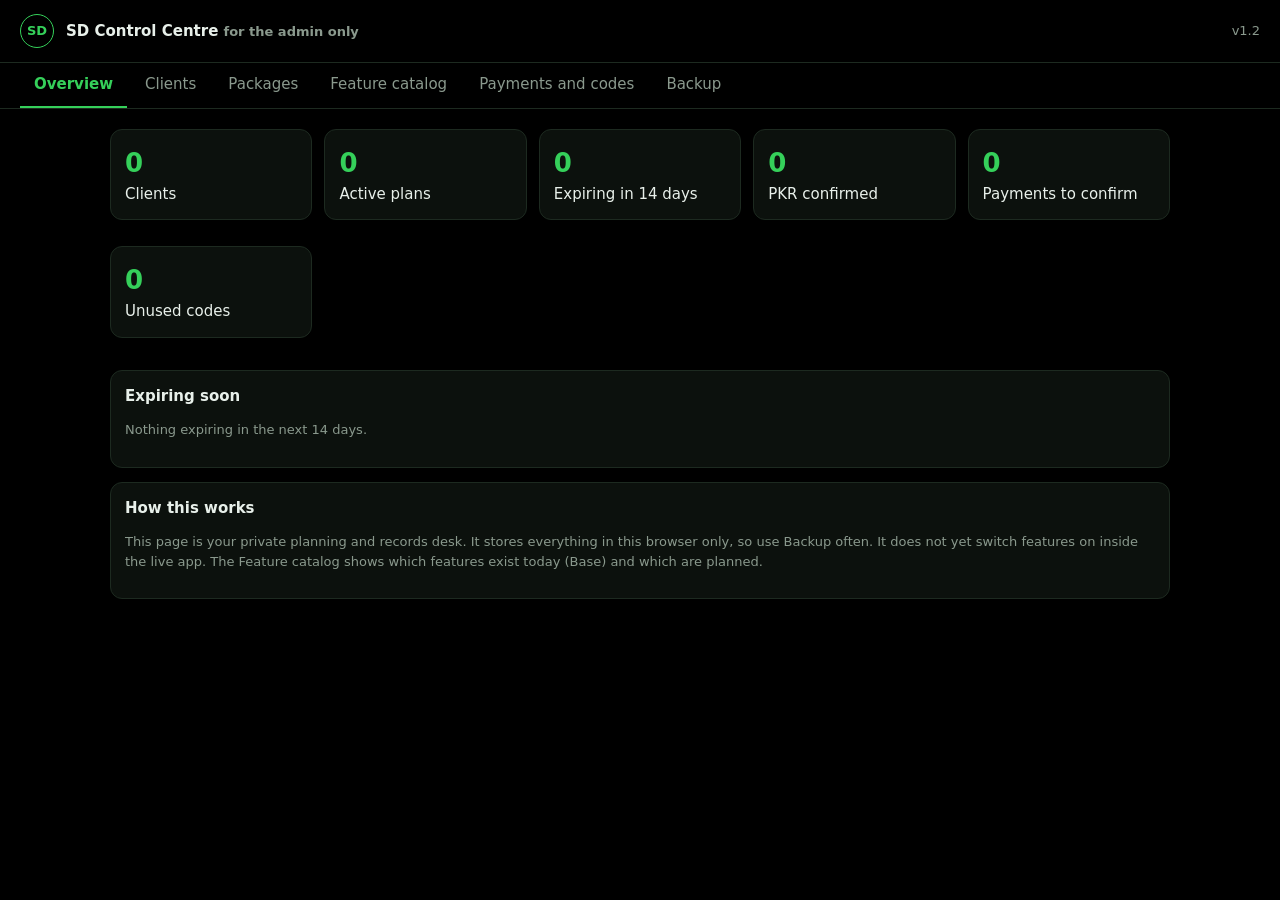
==== apps/web/public/control/index.html @ 139bc575 "Add files via upload" ====
<!DOCTYPE html>
<html lang="en"><head><meta charset="utf-8"><meta name="viewport" content="width=device-width,initial-scale=1">
<meta name="robots" content="noindex,nofollow"><title>SD Control Centre</title>
<style>
:root{--bg:#000;--p:#0c110d;--l:#1d2a20;--t:#e8f0ea;--m:#8a998d;--g:#35d05a;--r:#ff6b5e;--w:#e8b04a;color-scheme:dark}
*{box-sizing:border-box}body{margin:0;background:var(--bg);color:var(--t);font:15px/1.5 Inter,"Segoe UI",system-ui,sans-serif}
button,input,select,textarea{font:inherit;color:inherit}button{cursor:pointer}:focus-visible{outline:2px solid var(--g);outline-offset:2px}
header{display:flex;align-items:center;gap:12px;padding:14px 20px;border-bottom:1px solid var(--l);flex-wrap:wrap}
.lg{width:34px;height:34px;border:1.5px solid var(--g);border-radius:50%;color:var(--g);display:grid;place-items:center;font-weight:800;font-size:13px}
header b{flex:1}nav{display:flex;gap:4px;padding:0 20px;border-bottom:1px solid var(--l);overflow-x:auto}
.tab{background:none;border:0;padding:10px 14px;color:var(--m);border-bottom:2px solid transparent;white-space:nowrap}.tab.on{color:var(--g);border-color:var(--g);font-weight:700}
main{padding:20px;max-width:1100px;margin:auto}
.btn{background:var(--g);color:#000;border:0;border-radius:8px;padding:8px 14px;font-weight:700}.btn.s{background:none;color:var(--t);border:1px solid var(--l)}.x{background:none;border:0;color:var(--r)}
.grid{display:grid;grid-template-columns:repeat(auto-fit,minmax(170px,1fr));gap:12px;margin-bottom:18px}
.box{background:var(--p);border:1px solid var(--l);border-radius:12px;padding:14px;margin-bottom:14px}.box strong{display:block;font-size:26px;color:var(--g)}
table{width:100%;border-collapse:collapse}th,td{padding:9px 10px;text-align:left;border-bottom:1px solid var(--l);font-size:14px}th{color:var(--m);font-weight:600}
.w{overflow-x:auto}.row{display:flex;gap:10px;align-items:center;flex-wrap:wrap;margin-bottom:12px}.row h2{margin:0;flex:1;font-size:19px}
input,select,textarea{background:var(--bg);border:1px solid var(--l);border-radius:8px;padding:7px 10px;width:100%}label{display:block;font-size:13px;color:var(--m);margin:9px 0 3px}
dialog{background:var(--p);color:var(--t);border:1px solid var(--l);border-radius:14px;padding:18px;width:min(560px,94vw);max-height:90vh}dialog::backdrop{background:#000a}
.two{display:grid;grid-template-columns:1fr 1fr;gap:10px}.tag{border:1px solid var(--g);color:var(--g);border-radius:99px;padding:1px 9px;font-size:12px}.tag.w2{border-color:var(--w);color:var(--w)}.tag.r{border-color:var(--r);color:var(--r)}
.fl{columns:2;column-gap:20px}.fl label{display:flex;gap:8px;align-items:flex-start;color:var(--t);margin:3px 0;font-size:14px}.fl input{width:auto;margin-top:4px}.cat{font-weight:700;color:var(--g);margin:12px 0 4px;break-after:avoid}
.m{color:var(--m);font-size:13px}.empty{color:var(--m);padding:16px;text-align:center}.code{font-family:ui-monospace,Consolas,monospace;color:var(--g)}
@media(max-width:640px){.fl{columns:1}.two{grid-template-columns:1fr}}
</style></head><body>
<header><div class="lg">SD</div><b>SD Control Centre <span class="m">for the admin only</span></b><span class="m">v1.2</span></header>
<nav id="nav"></nav><main id="main"></main><dialog id="d"></dialog>
<script>
// Feature catalog. Format: Name:tier+flag. tier 0=admin only,1=Package A and up,2=B and up,3=C only. k = Kaneo already has a base.
const CAT={
"Admin control":"Package builder:0,Per-client feature switches:0,Client directory:0,Redeem codes:0,Payment log:0,Expiry reminders:0k,Auto-lock expired plans:0,Admin activity log:0k,View as client:0,Admin dashboard:0",
"Organisation":"Organisation > unit > department tree:2,Role templates:1k,Group head and unit head access:3k,Cross-unit dashboard:3,Send task to another unit:3,One login for many units:3k,Shift and attendance:2,Worker simple mode:1",
"Industry packs":"Template picker at sign-up:1,Textile pack:1,Retail and store pack:1,Salon and barber pack:1,Restaurant and bakery pack:1,Construction and plaza pack:2,Clinic and pharmacy pack:2,School and academy pack:2,Workshop and engineering pack:2,Agriculture and ginning pack:2",
"Operations":"Inventory with low-stock alerts:2,Suppliers and purchase orders:2,Customers and dues:2,Quotes and invoices:2,Expenses and petty cash:2,Daily sales closing:2,Appointments and booking:2,Maintenance tickets:1k,Checklist engine:1,Order batch and lot tracking:2,Payroll with EOBI and PESSI tracker:3,Document store with expiry dates:1k",
"AI assistant":"Chat assistant over your data:3,Voice commands (Urdu and Roman Urdu):3,Action commands (send this task to Ali):3k,Photo help for workers:3,Step-by-step instruction cards:3,Training videos from procedures:3,Daily summary for the owner:3,Pending work by person:3,Admin setup AI:0,AI provider manager:0",
"Platform":"WhatsApp alerts:3,Urdu with right-to-left layout:2,Offline mode:3,QR codes for machines and shelves:2,White-label per client:3",
"Money":"Daily cash book:2,Udhaar and khata ledger:2,Post-dated cheque tracker:2,Receivables ageing:2,Payables calendar:2,Profit per order or product:3,Tax and NTN reminders:2,Salary advance tracker:2",
"Retail extras":"Barcode scan:2,Expiry date tracking:2,Branch stock transfer:3,Loyalty points:3,Discount vouchers:3,Cashier shift handover:2,Price change to all branches:3,Customer feedback by QR:2",
"Factory extras":"Machine downtime log:2,Target versus actual per shift:2,Scrap and waste tracking:2,Commission job-work tracking:2,Buyer order deadline countdown:2,Sample approval rounds:2,Gate pass in and out:2,Piece-rate labour records:2",
"Construction extras":"Site progress photos:1,Material request approvals:2,Contractor payment milestones:2,Tenant rent reminders:2,Plaza maintenance tickets:1,Snag and defect list:2",
"Services extras":"Salon staff schedule:2,Membership and session packages:2,Staff commission:2,Clinic patient queue:2,School attendance and fees:2,Tailor orders and measurements:2,Workshop job cards:2",
"AI extras":"Explain reports in simple Urdu:3,Photo of bill to entry:3,Voice note to task:3,Delay-risk alerts:3,Morning plan:3,SOP writer:3,AI budget per client:0",
"Platform extras":"Push notifications:2,PIN quick login:1,Shared-phone mode for workers:2,Export all data:1,Nightly backup to Google Drive:0,Help videos:1,Sandbox practice mode:1,Referral codes:0,Reseller accounts:0,Trial codes:0,Changelog popup:1"};
const F=[];Object.entries(CAT).forEach(([c,s])=>s.split(/,(?=[^,]*:\d)/).forEach(x=>{const m=x.match(/^(.*):(\d)(k?)$/);F.push({n:m[1].trim(),c,t:+m[2],k:!!m[3]})}));
const $=s=>document.querySelector(s),esc=s=>String(s??"").replace(/[&<>"]/g,c=>({"&":"&amp;","<":"&lt;",">":"&gt;",'"':"&quot;"}[c])),uid=()=>Math.random().toString(36).slice(2,9),today=()=>new Date().toISOString().slice(0,10);
const pk=(lv)=>F.map((f,i)=>f.t>0&&f.t<=lv?i:-1).filter(i=>i>=0);
const DEF={pkgs:[{id:"A",name:"Basic",price:"",users:5,feat:pk(1)},{id:"B",name:"Business",price:"",users:25,feat:pk(2)},{id:"C",name:"Group",price:"",users:999,feat:pk(3)}],clients:[],pays:[],codes:[]};
let S;try{S=JSON.parse(localStorage.getItem("sdcc"))||DEF}catch(e){S=DEF}
const save=()=>{try{localStorage.setItem("sdcc",JSON.stringify(S))}catch(e){}};
let tab="over";const TABS={over:"Overview",cl:"Clients",pk:"Packages",ft:"Feature catalog",pay:"Payments and codes",bk:"Backup"};
const P=id=>S.pkgs.find(p=>p.id===id);
const eff=c=>{const b=new Set((P(c.pkg)||{feat:[]}).feat);(c.add||[]).forEach(i=>b.add(i));(c.rem||[]).forEach(i=>b.delete(i));return b};
const cn=id=>(S.clients.find(c=>c.id===id)||{name:"(none)"}).name;
const live=c=>c.expiry&&c.expiry>=today();
function dlg(h,ok,wide){const d=$("#d");d.innerHTML="<form method=dialog>"+h+'<div class="row" style="margin-top:14px"><button class="btn s" value=c>Cancel</button><button class="btn" value=ok>Save</button></div></form>';d.querySelector("form").onsubmit=e=>{if(e.submitter&&e.submitter.value=="ok")ok()};d.showModal()}
const fld=(k,l,v,t)=>`<label for=${k}>${l}</label><input id=${k} type=${t||"text"} value="${esc(v)}">`;
const sel=(k,l,o,v)=>`<label for=${k}>${l}</label><select id=${k}>${o.map(([a,b])=>`<option value="${esc(a)}" ${a==v?"selected":""}>${esc(b)}</option>`).join("")}</select>`;
const g=k=>$("#"+k).value;
function over(){const act=S.clients.filter(live),soon=act.filter(c=>c.expiry<=new Date(Date.now()+14*864e5).toISOString().slice(0,10)),rev=S.pays.filter(p=>p.ok).reduce((a,p)=>a+(+p.amt||0),0);
return `<div class=grid><div class=box><strong>${S.clients.length}</strong>Clients</div><div class=box><strong>${act.length}</strong>Active plans</div><div class=box><strong>${soon.length}</strong>Expiring in 14 days</div><div class=box><strong>${rev.toLocaleString()}</strong>PKR confirmed</div><div class=box><strong>${S.pays.filter(p=>!p.ok).length}</strong>Payments to confirm</div><div class=box><strong>${S.codes.filter(c=>!c.used).length}</strong>Unused codes</div></div>
<div class=box><b>Expiring soon</b>${soon.map(c=>`<p>${esc(c.name)} <span class=m>${esc(c.phone||"")} until ${c.expiry}</span></p>`).join("")||'<p class=m>Nothing expiring in the next 14 days.</p>'}</div>
<div class=box><b>How this works</b><p class=m>This page is your private planning and records desk. It stores everything in this browser only, so use Backup often. It does not yet switch features on inside the live app. The Feature catalog shows which features exist today (Base) and which are planned.</p></div>`}
function clForm(c){const n=!c;c=c||{id:uid(),name:"",owner:"",phone:"",city:"Faisalabad",industry:"",pkg:"A",expiry:"",ai:"",notes:"",add:[],rem:[]};
dlg(`<h2 style=margin-top:0>${n?"New":"Edit"} client</h2>`+fld("n","Business name",c.name)+`<div class=two>${fld("o","Owner",c.owner)}${fld("ph","Phone",c.phone)}${fld("ci","City",c.city)}${fld("in","Industry",c.industry)}${sel("pg","Package",S.pkgs.map(p=>[p.id,p.id+" "+p.name]),c.pkg)}${fld("ex","Plan ends",c.expiry,"date")}</div>${fld("ai","AI budget (requests per month)",c.ai,"number")}<label for=nt>Notes</label><textarea id=nt rows=2>${esc(c.notes)}</textarea><div class=cat>Features for this client (ticked = on)</div><div class=fl id=ff></div>`,()=>{
if(!g("n").trim())return;const pf=new Set(P(g("pg")).feat),add=[],rem=[];document.querySelectorAll("#ff input").forEach(i=>{const k=+i.dataset.i;if(i.checked&&!pf.has(k))add.push(k);if(!i.checked&&pf.has(k))rem.push(k)});
Object.assign(c,{name:g("n").trim(),owner:g("o"),phone:g("ph"),city:g("ci"),industry:g("in"),pkg:g("pg"),expiry:g("ex"),ai:g("ai"),notes:g("nt"),add,rem});if(n)S.clients.push(c);save();render()});
const e=eff(c);let last="";$("#ff").innerHTML=F.map((f,i)=>{let h=f.c!=last?`<div class=cat>${esc(f.c)}</div>`:"";last=f.c;return h+`<label><input type=checkbox data-i=${i} ${e.has(i)?"checked":""} ${f.t==0?"disabled":""}>${esc(f.n)}</label>`}).join("");
$("#pg").onchange=()=>{const pf=new Set(P(g("pg")).feat);document.querySelectorAll("#ff input").forEach(i=>i.checked=pf.has(+i.dataset.i))}}
function cl(){return `<div class=row><h2>Clients</h2><button class=btn id=ac>Add client</button></div>`+(S.clients.length?`<div class=w><table><tr><th>Business</th><th>Industry</th><th>Package</th><th>Features</th><th>Plan ends</th><th></th></tr>${S.clients.map(c=>`<tr><td><a href=# data-ec=${c.id} style=color:var(--t)>${esc(c.name)}</a><div class=m>${esc(c.owner)} ${esc(c.phone)}</div></td><td>${esc(c.industry)}</td><td>${c.pkg}</td><td>${eff(c).size}</td><td><span class="tag ${live(c)?"":"r"}">${c.expiry||"not set"}</span></td><td><button class=x data-dc=${c.id}>Delete</button></td></tr>`).join("")}</table></div>`:'<div class=empty>No clients yet. Add the first one after you confirm a payment.</div>')}
function pkg(){return `<div class=row><h2>Packages</h2></div><p class=m>Tick what each package includes. Changes affect clients who have no personal override for that feature.</p>`+S.pkgs.map((p,pi)=>`<div class=box><div class=two><div><label>Name</label><input data-pn=${pi} value="${esc(p.name)}"></div><div><label>Price (PKR per month)</label><input data-pp=${pi} type=number value="${esc(p.price)}"></div></div><div class=cat>Package ${p.id} includes ${p.feat.length} features</div><div class=fl>${F.map((f,i)=>f.t==0?"":`<label><input type=checkbox data-pf="${pi}:${i}" ${p.feat.includes(i)?"checked":""}>${esc(f.n)}</label>`).join("")}</div></div>`).join("")}
function ft(){let last="";return `<div class=row><h2>Feature catalog: ${F.length} features</h2></div><p class=m>Base = Kaneo already has a starting point. Planned = not built yet. Admin only = you control it and clients never see it.</p><div class=w><table><tr><th>Feature</th><th>Status</th><th>From package</th></tr>${F.map(f=>{let h=f.c!=last?`<tr><td colspan=3 class=cat>${esc(f.c)}</td></tr>`:"";last=f.c;return h+`<tr><td>${esc(f.n)}</td><td><span class="tag ${f.k?"":"w2"}">${f.k?"Base":"Planned"}</span></td><td>${f.t==0?"Admin only":"ABC"[f.t-1]}</td></tr>`}).join("")}</table></div>`}
function pay(){return `<div class=row><h2>Payments</h2><button class=btn id=ap>Log payment</button></div>`+(S.pays.length?`<div class=w><table><tr><th>Date</th><th>Client</th><th>PKR</th><th>Method</th><th>Reference</th><th>Status</th><th></th></tr>${S.pays.map(p=>`<tr><td>${p.d}</td><td>${esc(cn(p.cl))}</td><td>${esc(p.amt)}</td><td>${esc(p.m)}</td><td>${esc(p.ref)}</td><td><button class="tag ${p.ok?"":"w2"}" data-tp=${p.id}>${p.ok?"Confirmed":"Confirm"}</button></td><td><button class=x data-dp=${p.id}>Delete</button></td></tr>`).join("")}</table></div>`:'<div class=empty>No payments logged.</div>')+`<div class=row style=margin-top:22px><h2>Redeem codes</h2><button class=btn id=ak>Create code</button></div>`+(S.codes.length?`<div class=w><table><tr><th>Code</th><th>Package</th><th>Days</th><th>Status</th><th></th></tr>${S.codes.map(c=>`<tr><td class=code>${c.code}</td><td>${c.pkg}</td><td>${c.days}</td><td><button class=tag data-uc=${c.id}>${c.used?"Used":"Unused"}</button></td><td><button class=x data-dk=${c.id}>Delete</button></td></tr>`).join("")}</table></div>`:'<div class=empty>Create a code after you confirm a payment, then send it on WhatsApp.</div>')}
function bk(){return `<div class=row><h2>Backup</h2></div><div class=box><p>Everything here lives in this browser only. Download a backup file after every change session and keep it in Google Drive.</p><button class=btn id=ex>Download backup</button> <label class="btn s" style="display:inline-block;margin:0">Restore from file<input type=file id=im accept=.json hidden></label></div>`}
const V={over,cl,pk:pkg,ft,pay,bk:bk};
function render(){$("#nav").innerHTML=Object.entries(TABS).map(([k,v])=>`<button class="tab ${k==tab?"on":""}" data-t=${k}>${v}</button>`).join("");$("#main").innerHTML=V[tab]()}
document.addEventListener("click",e=>{const T=e.target,a=k=>T.closest("["+k+"]");let el;
if(el=a("data-t"))tab=el.dataset.t;else if(T.id=="ac")return clForm();else if(el=a("data-ec")){e.preventDefault();return clForm(S.clients.find(c=>c.id==el.dataset.ec))}
else if(el=a("data-dc")){if(confirm("Delete this client?"))S.clients=S.clients.filter(c=>c.id!=el.dataset.dc);else return}
else if(T.id=="ap")return dlg("<h2 style=margin-top:0>Log payment</h2>"+sel("pc","Client",S.clients.map(c=>[c.id,c.name]))+`<div class=two>${fld("pa","Amount (PKR)","","number")}${sel("pm","Method",["JazzCash","EasyPaisa","Bank transfer","Cash"].map(x=>[x,x]))}</div>`+fld("pr","Reference or note",""),()=>{S.pays.unshift({id:uid(),d:today(),cl:g("pc"),amt:g("pa"),m:g("pm"),ref:g("pr"),ok:false});save();render()});
else if(el=a("data-tp")){const p=S.pays.find(x=>x.id==el.dataset.tp);p.ok=!p.ok}else if(el=a("data-dp")){S.pays=S.pays.filter(x=>x.id!=el.dataset.dp)}
else if(T.id=="ak")return dlg("<h2 style=margin-top:0>Create code</h2>"+sel("kp","Package",S.pkgs.map(p=>[p.id,p.id+" "+p.name]))+fld("kd","Days of access","30","number"),()=>{const r=()=>Math.random().toString(36).slice(2,6).toUpperCase();S.codes.unshift({id:uid(),code:`SD-${r()}-${r()}`,pkg:g("kp"),days:g("kd"),used:false});save();render()});
else if(el=a("data-uc")){const c=S.codes.find(x=>x.id==el.dataset.uc);c.used=!c.used}else if(el=a("data-dk")){S.codes=S.codes.filter(x=>x.id!=el.dataset.dk)}
else if(T.id=="ex"){const l=document.createElement("a");l.href="data:application/json;charset=utf-8,"+encodeURIComponent(JSON.stringify(S));l.download="sd-control-backup-"+today()+".json";l.click();return}else return;save();render()});
document.addEventListener("change",e=>{const T=e.target;let m;
if(T.dataset.pn!=null)S.pkgs[T.dataset.pn].name=T.value;else if(T.dataset.pp!=null)S.pkgs[T.dataset.pp].price=T.value;
else if(T.dataset.pf){m=T.dataset.pf.split(":");const p=S.pkgs[m[0]],i=+m[1];p.feat=T.checked?[...new Set([...p.feat,i])]:p.feat.filter(x=>x!=i);save();return render()}
else if(T.id=="im"&&T.files[0]){const r=new FileReader();r.onload=()=>{try{const d=JSON.parse(r.result);if(d.pkgs&&d.clients){S=d;save();render()}else alert("This file is not an SD backup.")}catch(x){alert("This file could not be read.")}};r.readAsText(T.files[0]);return}else return;save()});
render();
</script></body></html>
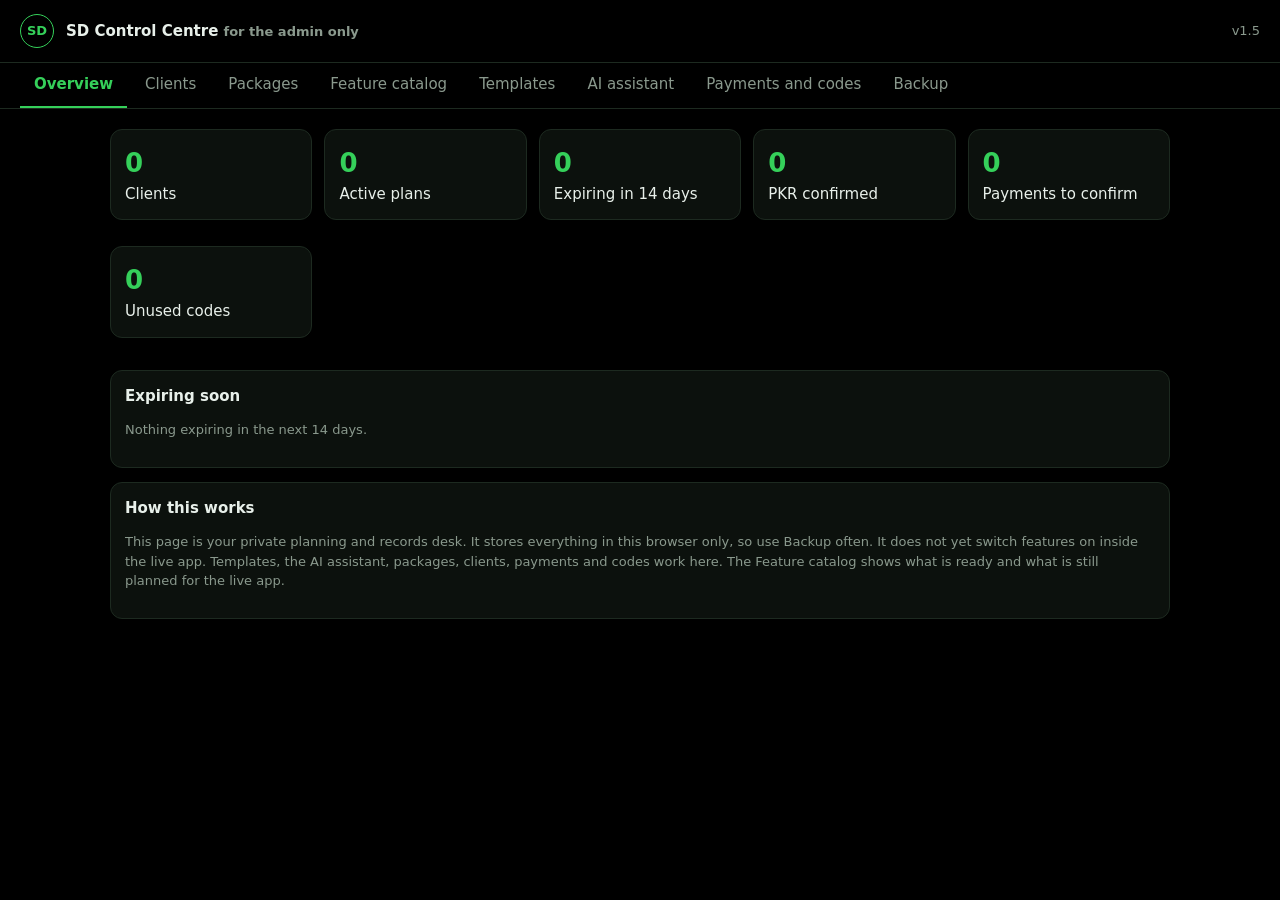
==== commit f6f0de08: "Add files via upload" ====
--- a/apps/web/public/control/index.html
+++ b/apps/web/public/control/index.html
@@ -1,6 +1,6 @@
 <!DOCTYPE html>
 <html lang="en"><head><meta charset="utf-8"><meta name="viewport" content="width=device-width,initial-scale=1">
-<meta name="robots" content="noindex,nofollow"><title>SD Control Centre</title>
+<meta name="robots" content="noindex,nofollow"><title>SD Control Centre v1.5</title>
 <style>
 :root{--bg:#000;--p:#0c110d;--l:#1d2a20;--t:#e8f0ea;--m:#8a998d;--g:#35d05a;--r:#ff6b5e;--w:#e8b04a;color-scheme:dark}
 *{box-sizing:border-box}body{margin:0;background:var(--bg);color:var(--t);font:15px/1.5 Inter,"Segoe UI",system-ui,sans-serif}
@@ -22,16 +22,16 @@
 .m{color:var(--m);font-size:13px}.empty{color:var(--m);padding:16px;text-align:center}.code{font-family:ui-monospace,Consolas,monospace;color:var(--g)}
 @media(max-width:640px){.fl{columns:1}.two{grid-template-columns:1fr}}
 </style></head><body>
-<header><div class="lg">SD</div><b>SD Control Centre <span class="m">for the admin only</span></b><span class="m">v1.2</span></header>
+<header><div class="lg">SD</div><b>SD Control Centre <span class="m">for the admin only</span></b><span class="m">v1.5</span></header>
 <nav id="nav"></nav><main id="main"></main><dialog id="d"></dialog>
 <script>
 // Feature catalog. Format: Name:tier+flag. tier 0=admin only,1=Package A and up,2=B and up,3=C only. k = Kaneo already has a base.
 const CAT={
-"Admin control":"Package builder:0,Per-client feature switches:0,Client directory:0,Redeem codes:0,Payment log:0,Expiry reminders:0k,Auto-lock expired plans:0,Admin activity log:0k,View as client:0,Admin dashboard:0",
+"Admin control":"Package builder:0w,Per-client feature switches:0w,Client directory:0w,Redeem codes:0w,Payment log:0w,Expiry reminders:0k,Auto-lock expired plans:0,Admin activity log:0k,View as client:0,Admin dashboard:0w",
 "Organisation":"Organisation > unit > department tree:2,Role templates:1k,Group head and unit head access:3k,Cross-unit dashboard:3,Send task to another unit:3,One login for many units:3k,Shift and attendance:2,Worker simple mode:1",
-"Industry packs":"Template picker at sign-up:1,Textile pack:1,Retail and store pack:1,Salon and barber pack:1,Restaurant and bakery pack:1,Construction and plaza pack:2,Clinic and pharmacy pack:2,School and academy pack:2,Workshop and engineering pack:2,Agriculture and ginning pack:2",
-"Operations":"Inventory with low-stock alerts:2,Suppliers and purchase orders:2,Customers and dues:2,Quotes and invoices:2,Expenses and petty cash:2,Daily sales closing:2,Appointments and booking:2,Maintenance tickets:1k,Checklist engine:1,Order batch and lot tracking:2,Payroll with EOBI and PESSI tracker:3,Document store with expiry dates:1k",
-"AI assistant":"Chat assistant over your data:3,Voice commands (Urdu and Roman Urdu):3,Action commands (send this task to Ali):3k,Photo help for workers:3,Step-by-step instruction cards:3,Training videos from procedures:3,Daily summary for the owner:3,Pending work by person:3,Admin setup AI:0,AI provider manager:0",
+"Industry packs":"Template picker at sign-up:1w,Textile pack:1w,Retail and store pack:1w,Salon and barber pack:1w,Restaurant and bakery pack:1w,Construction and plaza pack:2w,Clinic and pharmacy pack:2w,School and academy pack:2w,Workshop and engineering pack:2w,Agriculture and ginning pack:2w",
+"Operations":"Inventory with low-stock alerts:2,Suppliers and purchase orders:2,Customers and dues:2,Quotes and invoices:2,Expenses and petty cash:2,Daily sales closing:2,Appointments and booking:2,Maintenance tickets:1k,Checklist engine:1w,Order batch and lot tracking:2,Payroll with EOBI and PESSI tracker:3,Document store with expiry dates:1k",
+"AI assistant":"Chat assistant over your data:3,Voice commands (Urdu and Roman Urdu):3,Action commands (send this task to Ali):3k,Photo help for workers:3,Step-by-step instruction cards:3,Training videos from procedures:3,Daily summary for the owner:3,Pending work by person:3,Admin setup AI:0w,AI provider manager:0w",
 "Platform":"WhatsApp alerts:3,Urdu with right-to-left layout:2,Offline mode:3,QR codes for machines and shelves:2,White-label per client:3",
 "Money":"Daily cash book:2,Udhaar and khata ledger:2,Post-dated cheque tracker:2,Receivables ageing:2,Payables calendar:2,Profit per order or product:3,Tax and NTN reminders:2,Salary advance tracker:2",
 "Retail extras":"Barcode scan:2,Expiry date tracking:2,Branch stock transfer:3,Loyalty points:3,Discount vouchers:3,Cashier shift handover:2,Price change to all branches:3,Customer feedback by QR:2",
@@ -39,14 +39,18 @@
 "Construction extras":"Site progress photos:1,Material request approvals:2,Contractor payment milestones:2,Tenant rent reminders:2,Plaza maintenance tickets:1,Snag and defect list:2",
 "Services extras":"Salon staff schedule:2,Membership and session packages:2,Staff commission:2,Clinic patient queue:2,School attendance and fees:2,Tailor orders and measurements:2,Workshop job cards:2",
 "AI extras":"Explain reports in simple Urdu:3,Photo of bill to entry:3,Voice note to task:3,Delay-risk alerts:3,Morning plan:3,SOP writer:3,AI budget per client:0",
-"Platform extras":"Push notifications:2,PIN quick login:1,Shared-phone mode for workers:2,Export all data:1,Nightly backup to Google Drive:0,Help videos:1,Sandbox practice mode:1,Referral codes:0,Reseller accounts:0,Trial codes:0,Changelog popup:1"};
-const F=[];Object.entries(CAT).forEach(([c,s])=>s.split(/,(?=[^,]*:\d)/).forEach(x=>{const m=x.match(/^(.*):(\d)(k?)$/);F.push({n:m[1].trim(),c,t:+m[2],k:!!m[3]})}));
+"Platform extras":"Push notifications:2,PIN quick login:1,Shared-phone mode for workers:2,Export all data:1,Nightly backup to Google Drive:0,Help videos:1,Sandbox practice mode:1,Referral codes:0,Reseller accounts:0,Trial codes:0,Changelog popup:1",
+"More ideas (v1.5)":"Supplier price comparison:2,Loss and theft log:2,Complaint tracking:2,Delivery rider tracking:3,Product used per service:2,Customer history with photos:2,Raw material to finished goods:2,Packing lists:2,Vehicle and transport log:2,Utility bill tracking:2,Shared utility bill splitting:3,Drawing version control:3,Lab report tracking:2,Printing press job tracking:2,Mandi trade ledger:2,Event hall bookings:2,Gym memberships:2,Meeting notes to tasks:3,Read instructions aloud in Urdu:3,Client health score:0"};
+const F=[];Object.entries(CAT).forEach(([c,s])=>s.split(/,(?=[^,]*:\d)/).forEach(x=>{const m=x.match(/^(.*):(\d)([kw]?)$/);F.push({n:m[1].trim(),c,t:+m[2],k:m[3]=='k',w:m[3]=='w'})}));
 const $=s=>document.querySelector(s),esc=s=>String(s??"").replace(/[&<>"]/g,c=>({"&":"&amp;","<":"&lt;",">":"&gt;",'"':"&quot;"}[c])),uid=()=>Math.random().toString(36).slice(2,9),today=()=>new Date().toISOString().slice(0,10);
 const pk=(lv)=>F.map((f,i)=>f.t>0&&f.t<=lv?i:-1).filter(i=>i>=0);
-const DEF={pkgs:[{id:"A",name:"Basic",price:"",users:5,feat:pk(1)},{id:"B",name:"Business",price:"",users:25,feat:pk(2)},{id:"C",name:"Group",price:"",users:999,feat:pk(3)}],clients:[],pays:[],codes:[]};
+const byN=l=>l.map(n=>F.findIndex(f=>f.n==n)).filter(i=>i>=0);
+const DEF={v:5,tpl:{},ai:{},pkgs:[{id:"S",name:"Starter (free)",price:"0",users:5,feat:byN(["Role templates","Worker simple mode","Template picker at sign-up","Checklist engine","Export all data","Help videos","Sandbox practice mode"])},{id:"A",name:"Shop",price:"",users:10,feat:pk(1)},{id:"B",name:"Business",price:"",users:50,feat:pk(2)},{id:"D",name:"Industry Pro",price:"",users:150,feat:[...pk(2),...byN(["WhatsApp alerts","Offline mode","Chat assistant over your data","Daily summary for the owner","Pending work by person","Payroll with EOBI and PESSI tracker","Profit per order or product","Delay-risk alerts"])]},{id:"C",name:"Group",price:"",users:999,feat:pk(3)}],clients:[],pays:[],codes:[]};
+function mig(){if(S.v>=5)return;const ex=new Set(S.pkgs.map(p=>p.id));DEF.pkgs.forEach(p=>{if(!ex.has(p.id))S.pkgs.push(JSON.parse(JSON.stringify(p)))});S.pkgs.forEach(p=>{const lv={A:1,B:2,C:3}[p.id];if(lv)F.forEach((f,i)=>{if(i>=110&&f.t>0&&f.t<=lv&&!p.feat.includes(i))p.feat.push(i)})});S.pkgs.sort((a,b)=>"SABDC".indexOf(a.id)-"SABDC".indexOf(b.id));S.tpl=S.tpl||{};S.ai=S.ai||{};S.v=5}
 let S;try{S=JSON.parse(localStorage.getItem("sdcc"))||DEF}catch(e){S=DEF}
-const save=()=>{try{localStorage.setItem("sdcc",JSON.stringify(S))}catch(e){}};
-let tab="over";const TABS={over:"Overview",cl:"Clients",pk:"Packages",ft:"Feature catalog",pay:"Payments and codes",bk:"Backup"};
+mig();
+const save=()=>{try{localStorage.setItem("sdcc",JSON.stringify({...S,ai:{...(S.ai||{}),key:""}}))}catch(e){}};
+let tab="over";const TABS={over:"Overview",cl:"Clients",pk:"Packages",ft:"Feature catalog",tp:"Templates",ai:"AI assistant",pay:"Payments and codes",bk:"Backup"};
 const P=id=>S.pkgs.find(p=>p.id===id);
 const eff=c=>{const b=new Set((P(c.pkg)||{feat:[]}).feat);(c.add||[]).forEach(i=>b.add(i));(c.rem||[]).forEach(i=>b.delete(i));return b};
 const cn=id=>(S.clients.find(c=>c.id===id)||{name:"(none)"}).name;
@@ -58,7 +62,7 @@
 function over(){const act=S.clients.filter(live),soon=act.filter(c=>c.expiry<=new Date(Date.now()+14*864e5).toISOString().slice(0,10)),rev=S.pays.filter(p=>p.ok).reduce((a,p)=>a+(+p.amt||0),0);
 return `<div class=grid><div class=box><strong>${S.clients.length}</strong>Clients</div><div class=box><strong>${act.length}</strong>Active plans</div><div class=box><strong>${soon.length}</strong>Expiring in 14 days</div><div class=box><strong>${rev.toLocaleString()}</strong>PKR confirmed</div><div class=box><strong>${S.pays.filter(p=>!p.ok).length}</strong>Payments to confirm</div><div class=box><strong>${S.codes.filter(c=>!c.used).length}</strong>Unused codes</div></div>
 <div class=box><b>Expiring soon</b>${soon.map(c=>`<p>${esc(c.name)} <span class=m>${esc(c.phone||"")} until ${c.expiry}</span></p>`).join("")||'<p class=m>Nothing expiring in the next 14 days.</p>'}</div>
-<div class=box><b>How this works</b><p class=m>This page is your private planning and records desk. It stores everything in this browser only, so use Backup often. It does not yet switch features on inside the live app. The Feature catalog shows which features exist today (Base) and which are planned.</p></div>`}
+<div class=box><b>How this works</b><p class=m>This page is your private planning and records desk. It stores everything in this browser only, so use Backup often. It does not yet switch features on inside the live app. Templates, the AI assistant, packages, clients, payments and codes work here. The Feature catalog shows what is ready and what is still planned for the live app.</p></div>`}
 function clForm(c){const n=!c;c=c||{id:uid(),name:"",owner:"",phone:"",city:"Faisalabad",industry:"",pkg:"A",expiry:"",ai:"",notes:"",add:[],rem:[]};
 dlg(`<h2 style=margin-top:0>${n?"New":"Edit"} client</h2>`+fld("n","Business name",c.name)+`<div class=two>${fld("o","Owner",c.owner)}${fld("ph","Phone",c.phone)}${fld("ci","City",c.city)}${fld("in","Industry",c.industry)}${sel("pg","Package",S.pkgs.map(p=>[p.id,p.id+" "+p.name]),c.pkg)}${fld("ex","Plan ends",c.expiry,"date")}</div>${fld("ai","AI budget (requests per month)",c.ai,"number")}<label for=nt>Notes</label><textarea id=nt rows=2>${esc(c.notes)}</textarea><div class=cat>Features for this client (ticked = on)</div><div class=fl id=ff></div>`,()=>{
 if(!g("n").trim())return;const pf=new Set(P(g("pg")).feat),add=[],rem=[];document.querySelectorAll("#ff input").forEach(i=>{const k=+i.dataset.i;if(i.checked&&!pf.has(k))add.push(k);if(!i.checked&&pf.has(k))rem.push(k)});
@@ -67,7 +71,7 @@
 $("#pg").onchange=()=>{const pf=new Set(P(g("pg")).feat);document.querySelectorAll("#ff input").forEach(i=>i.checked=pf.has(+i.dataset.i))}}
 function cl(){return `<div class=row><h2>Clients</h2><button class=btn id=ac>Add client</button></div>`+(S.clients.length?`<div class=w><table><tr><th>Business</th><th>Industry</th><th>Package</th><th>Features</th><th>Plan ends</th><th></th></tr>${S.clients.map(c=>`<tr><td><a href=# data-ec=${c.id} style=color:var(--t)>${esc(c.name)}</a><div class=m>${esc(c.owner)} ${esc(c.phone)}</div></td><td>${esc(c.industry)}</td><td>${c.pkg}</td><td>${eff(c).size}</td><td><span class="tag ${live(c)?"":"r"}">${c.expiry||"not set"}</span></td><td><button class=x data-dc=${c.id}>Delete</button></td></tr>`).join("")}</table></div>`:'<div class=empty>No clients yet. Add the first one after you confirm a payment.</div>')}
 function pkg(){return `<div class=row><h2>Packages</h2></div><p class=m>Tick what each package includes. Changes affect clients who have no personal override for that feature.</p>`+S.pkgs.map((p,pi)=>`<div class=box><div class=two><div><label>Name</label><input data-pn=${pi} value="${esc(p.name)}"></div><div><label>Price (PKR per month)</label><input data-pp=${pi} type=number value="${esc(p.price)}"></div></div><div class=cat>Package ${p.id} includes ${p.feat.length} features</div><div class=fl>${F.map((f,i)=>f.t==0?"":`<label><input type=checkbox data-pf="${pi}:${i}" ${p.feat.includes(i)?"checked":""}>${esc(f.n)}</label>`).join("")}</div></div>`).join("")}
-function ft(){let last="";return `<div class=row><h2>Feature catalog: ${F.length} features</h2></div><p class=m>Base = Kaneo already has a starting point. Planned = not built yet. Admin only = you control it and clients never see it.</p><div class=w><table><tr><th>Feature</th><th>Status</th><th>From package</th></tr>${F.map(f=>{let h=f.c!=last?`<tr><td colspan=3 class=cat>${esc(f.c)}</td></tr>`:"";last=f.c;return h+`<tr><td>${esc(f.n)}</td><td><span class="tag ${f.k?"":"w2"}">${f.k?"Base":"Planned"}</span></td><td>${f.t==0?"Admin only":"ABC"[f.t-1]}</td></tr>`}).join("")}</table></div>`}
+function ft(){let last="";return `<div class=row><h2>Feature catalog: ${F.length} features</h2></div><p class=m>Ready here = works in this Control Centre now. Base = Kaneo already has a starting point. Planned = not built yet. Admin only = you control it and clients never see it.</p><div class=w><table><tr><th>Feature</th><th>Status</th><th>From package</th></tr>${F.map(f=>{let h=f.c!=last?`<tr><td colspan=3 class=cat>${esc(f.c)}</td></tr>`:"";last=f.c;return h+`<tr><td>${esc(f.n)}</td><td><span class="tag ${f.k||f.w?"":"w2"}">${f.k?"Base":f.w?"Ready here":"Planned"}</span></td><td>${f.t==0?"Admin only":["Shop and up","Business and up","Group"][f.t-1]}</td></tr>`}).join("")}</table></div>`}
 function pay(){return `<div class=row><h2>Payments</h2><button class=btn id=ap>Log payment</button></div>`+(S.pays.length?`<div class=w><table><tr><th>Date</th><th>Client</th><th>PKR</th><th>Method</th><th>Reference</th><th>Status</th><th></th></tr>${S.pays.map(p=>`<tr><td>${p.d}</td><td>${esc(cn(p.cl))}</td><td>${esc(p.amt)}</td><td>${esc(p.m)}</td><td>${esc(p.ref)}</td><td><button class="tag ${p.ok?"":"w2"}" data-tp=${p.id}>${p.ok?"Confirmed":"Confirm"}</button></td><td><button class=x data-dp=${p.id}>Delete</button></td></tr>`).join("")}</table></div>`:'<div class=empty>No payments logged.</div>')+`<div class=row style=margin-top:22px><h2>Redeem codes</h2><button class=btn id=ak>Create code</button></div>`+(S.codes.length?`<div class=w><table><tr><th>Code</th><th>Package</th><th>Days</th><th>Status</th><th></th></tr>${S.codes.map(c=>`<tr><td class=code>${c.code}</td><td>${c.pkg}</td><td>${c.days}</td><td><button class=tag data-uc=${c.id}>${c.used?"Used":"Unused"}</button></td><td><button class=x data-dk=${c.id}>Delete</button></td></tr>`).join("")}</table></div>`:'<div class=empty>Create a code after you confirm a payment, then send it on WhatsApp.</div>')}
 function bk(){return `<div class=row><h2>Backup</h2></div><div class=box><p>Everything here lives in this browser only. Download a backup file after every change session and keep it in Google Drive.</p><button class=btn id=ex>Download backup</button> <label class="btn s" style="display:inline-block;margin:0">Restore from file<input type=file id=im accept=.json hidden></label></div>`}
 const V={over,cl,pk:pkg,ft,pay,bk:bk};
@@ -83,6 +87,50 @@
 document.addEventListener("change",e=>{const T=e.target;let m;
 if(T.dataset.pn!=null)S.pkgs[T.dataset.pn].name=T.value;else if(T.dataset.pp!=null)S.pkgs[T.dataset.pp].price=T.value;
 else if(T.dataset.pf){m=T.dataset.pf.split(":");const p=S.pkgs[m[0]],i=+m[1];p.feat=T.checked?[...new Set([...p.feat,i])]:p.feat.filter(x=>x!=i);save();return render()}
-else if(T.id=="im"&&T.files[0]){const r=new FileReader();r.onload=()=>{try{const d=JSON.parse(r.result);if(d.pkgs&&d.clients){S=d;save();render()}else alert("This file is not an SD backup.")}catch(x){alert("This file could not be read.")}};r.readAsText(T.files[0]);return}else return;save()});
+else if(T.id=="im"&&T.files[0]){const r=new FileReader();r.onload=()=>{try{const d=JSON.parse(r.result);if(d.pkgs&&d.clients){S=d;mig();save();render()}else alert("This file is not an SD backup.")}catch(x){alert("This file could not be read.")}};r.readAsText(T.files[0]);return}else return;save()});
+// ---- v1.5: templates, checklists, AI assistant
+const TPL={
+"General":{"Weekly team meeting":["Review last week's open tasks","Each person reports done, blocked and next","Agree owners and dates for new tasks","Note decisions","Send the notes to the team"],"New staff onboarding":["Collect documents and contact details","Explain duties and working hours","Show the safety and conduct rules","Give access to the work app","Assign a buddy for the first week","Review after 30 days"]},
+"Textile":{"Fabric roll inspection (4-point)":["Record roll number, lot and supplier","Check roll width and GSM against the order","Inspect the roll on the frame, warp and weft","Score each defect 1 to 4 points by its length","Work out points per 100 square yards","Mark the roll pass or fail using the buyer's limit","Attach photos of major defects","Send the report to merchandising"],"Loom shift handover":["Record looms running and stopped","Note stop reasons and times","Check beam and warp stock","Report broken parts to maintenance","Count metres produced","Sign handover to the next shift"],"Dyeing batch":["Confirm the approved lab dip","Check fabric weight and batch number","Record dyes and chemicals issued","Log temperature and time","Check shade against the standard","Record result: pass, re-dye or reject","Send the batch to finishing"],"Garment line end check":["Check measurements on sample pieces","Check stitching and seams","Check labels and trims","Check thread ends and cleanliness","Confirm pack count matches the order","Record defects by type"]},
+"Retail":{"Open the shop":["Unlock, switch on lights, AC and billing","Count opening cash","Check shelves are filled and tidy","Check price tags and offers","Check cleanliness","Assign counter staff"],"Close the shop and cash":["Print the day's sales report","Count cash and match the report","Record JazzCash, EasyPaisa and card totals","Note items that ran out","Lock the storage","Switch off equipment and lock up"],"Shelf and expiry audit":["Walk each aisle","Remove expired items","Move near-expiry items to the front","Record damaged items","List items to reorder"],"Receiving stock":["Match delivery to the purchase order","Count items","Check damage and expiry dates","Record differences","Put away and update stock","Pass the bill to accounts"]},
+"Salon":{"Open the salon":["Clean floors, mirrors and chairs","Sanitise tools","Check towels, capes and products","Check the booking list","Count opening cash"],"Between clients":["Clean and sanitise tools","Change towels and capes","Wipe chair and counter","Record service and payment"],"Close the salon":["Count cash and record payments","Sanitise all tools","List products running low","Switch off equipment and lock up"]},
+"Restaurant":{"Kitchen opening":["Check gas, power and water","Clean surfaces","Check fridge and freezer temperature","Check stock for the day","Staff wash hands and wear uniform"],"Food safety daily log":["Record fridge temperatures","Keep raw and cooked food apart","Check dates on ingredients","Check for pests","Record waste"],"Closing":["Clean kitchen and equipment","Store food covered and labelled","Count cash","Take out rubbish","Switch off gas and lock up"]},
+"Construction":{"Daily site safety":["Helmets and boots worn","Scaffolding and ladders checked","Cables and electrical points checked","Open edges and holes covered","First aid kit available","Record accidents and near misses"],"Material receiving":["Match delivery to the request","Check quantity and quality","Take photos","Record supplier and vehicle","Store safely","Update stock"],"Handover snag list":["Walk each room or unit","Photograph each defect","Record location and type","Assign to the contractor with a date","Re-check after repair","Sign off"]},
+"Clinic":{"Open the clinic":["Clean and ventilate rooms","Check supplies and gloves","Check the appointment list","Check the equipment works"],"Sterilisation log":["Record the instrument set","Clean and wash","Sterilise and note the time","Check the indicator","Store sealed","Sign the log"],"Medicine expiry check":["List medicines by shelf","Remove expired items","Mark near-expiry items","Record what to reorder"]},
+"School":{"Daily opening":["Unlock and check classrooms","Check water and washrooms","Check attendance sheets are ready","Check safety exits are clear"],"Exam day":["Prepare seating plan","Count papers and answer sheets","Check invigilators are assigned","Collect and count scripts","Seal and store scripts"]},
+"Workshop":{"Job card intake":["Record customer and vehicle or item","Note the complaint in the customer's words","Photograph the item","Agree estimate and delivery date","Customer signs the job card"],"Before delivery":["Check every job-card item is done","Test the work","Clean the item","Record parts used","Take payment and update the card"],"Daily tool check":["Count shared tools","Check power tools and cables","Check safety guards","Report damaged tools"]},
+"Agriculture":{"Cotton lot receiving":["Record seller, vehicle and weight","Check moisture and trash","Grade the lot","Record the rate and amount","Issue the receipt","Store the lot and label it"],"Warehouse daily check":["Check roof and floor for damp","Check stacks are safe","Check for pests","Check fire equipment","Update stock count"]}};
+const aiCfg=()=>S.ai||(S.ai={});
+const PRE={gemini:["https://generativelanguage.googleapis.com/v1beta/openai","gemini-2.5-flash"],groq:["https://api.groq.com/openai/v1","openai/gpt-oss-120b"],openrouter:["https://openrouter.ai/api/v1","google/gemma-4-31b-it:free"],custom:["",""]};
+let tplInd="Textile",aiOut={};
+const allTpl=i=>({...(TPL[i]||{}),...((S.tpl||{})[i]||{})});
+const indSel=()=>sel("ti","Industry",Object.keys(TPL).map(x=>[x,x]),tplInd);
+function tp(){return `<div class=row><h2>Industry templates and checklists</h2></div><div class=box>${indSel()}<p class=m>Press Copy, then paste into a Kaneo task description. Kaneo turns these lines into tick boxes.</p></div>`+Object.entries(allTpl(tplInd)).map(([n,it])=>`<div class=box><div class=row><b style=flex:1>${esc(n)}</b><button class="btn s" data-cp="${esc(n)}">Copy as task list</button><button class="btn s" data-pr="${esc(n)}">Print</button></div>${it.map(x=>`<div>☐ ${esc(x)}</div>`).join("")}</div>`).join("")+`<div class=box><b>Add your own checklist for ${esc(tplInd)}</b>${fld("tn","Checklist name","")}<label for=tl>Items, one per line</label><textarea id=tl rows=5></textarea><div class=row style=margin-top:10px><button class=btn id=ts>Save checklist</button></div></div>`}
+function ai(){const c=aiCfg(),p=c.p||"gemini";return `<div class=row><h2>AI assistant (admin only)</h2></div><div class=box><b>AI settings</b><p class=m>Use a free key from Google AI Studio, Groq or OpenRouter. The key stays in this browser and is left out of backup files. Free plans have daily limits and different terms, so check them before using AI for paying clients.</p>${sel("cfgP","Provider",[["gemini","Google Gemini"],["groq","Groq"],["openrouter","OpenRouter"],["custom","Other (OpenAI-compatible)"]],p)}<div class=two>${fld("cfgU","Address",c.base??PRE[p][0])}${fld("cfgM","Model name",c.model??PRE[p][1])}</div>${fld("cfgK","API key",c.key||"","password")}</div>
+<div class=box><b>1. Describe a client, get the setup</b><label for=sd1>Business</label><textarea id=sd1 rows=3 placeholder="Example: ladies garment unit with 60 workers in stitching, finishing and packing; owner wants WhatsApp alerts"></textarea><div class=row style=margin-top:10px><button class=btn id=ai1>Suggest setup</button></div><div id=so1></div></div>
+<div class=box><b>2. Write a checklist</b>${indSel()}<label for=sd2>Checklist for</label><input id=sd2 placeholder="Example: end of shift machine check"><div class=row style=margin-top:10px><button class=btn id=ai2>Write checklist</button></div><div id=so2></div></div>
+<div class=box><b>3. Ask for help</b><textarea id=sd3 rows=3 placeholder="Example: how should I price a package for a 10-shop chain?"></textarea><div class=row style=margin-top:10px><button class=btn id=ai3>Ask</button></div><div id=so3></div></div>`}
+V.tp=tp;V.ai=ai;
+async function callAI(sys,user){const c=aiCfg();if(!c.key||!c.base||!c.model)throw new Error("Add the provider, model and key in AI settings first.");let r;
+try{r=await fetch(c.base.replace(/\/$/,"")+"/chat/completions",{method:"POST",headers:{"Content-Type":"application/json",Authorization:"Bearer "+c.key},body:JSON.stringify({model:c.model,messages:[{role:"system",content:sys},{role:"user",content:user}]})})}catch(x){throw new Error("Could not reach the AI provider. Check your internet, the address and the key.")}
+const t=await r.text();if(!r.ok)throw new Error("The provider said: "+r.status+" "+t.slice(0,200));let j;try{j=JSON.parse(t)}catch(x){throw new Error("The provider sent an unreadable reply.")}
+const m=j.choices&&j.choices[0]&&j.choices[0].message;if(!m||!m.content)throw new Error("The provider sent an empty reply.");return m.content}
+const pj=t=>{try{return JSON.parse(t.match(/\{[\s\S]*\}/)[0])}catch(x){throw new Error("The AI reply could not be read as settings. Press the button again.")}};
+const out=(id,h)=>{const e=$("#"+id);if(e)e.innerHTML=h};
+const busy=async(id,fn)=>{out(id,"<p class=m>Working...</p>");try{await fn()}catch(x){out(id,'<p style="color:var(--r)">'+esc(x.message)+"</p>")}};
+function runSetup(){const d=g("sd1").trim();if(!d)return;return busy("so1",async()=>{const ps=S.pkgs.map(p=>p.id+" = "+p.name+" ("+p.feat.length+" features)").join("; "),fs=F.filter(f=>f.t>0).map(f=>f.n).join("; ");
+const t=await callAI('You set up a work-management app for Pakistani businesses. Answer with one JSON object only, no other text: {"name":string,"industry":string,"pkg":one of the package ids,"add":[feature names to add on top of the package],"remove":[feature names to remove],"notes":short string}. Packages: '+ps+". Feature names (use them exactly): "+fs+". Choose the smallest package that fits, then add or remove features only where the business needs it.",d);
+const s=aiOut.setup=pj(t);out("so1",`<div class=box><b>${esc(s.name)}</b> <span class=m>${esc(s.industry)}</span><p>Package: ${esc(s.pkg)}</p><p class=m>Add: ${esc((s.add||[]).join(", ")||"nothing")}<br>Remove: ${esc((s.remove||[]).join(", ")||"nothing")}</p><p class=m>${esc(s.notes||"")}</p><button class=btn id=ai4>Create this client</button></div>`)})}
+function applySetup(){const s=aiOut.setup;if(!s)return;const id=P(s.pkg)?s.pkg:S.pkgs[0].id,pf=new Set(P(id).feat),ix=l=>(Array.isArray(l)?l:[]).map(n=>F.findIndex(f=>f.n.toLowerCase()==String(n).toLowerCase())).filter(i=>i>=0&&F[i].t>0);
+S.clients.push({id:uid(),name:String(s.name||"New client"),owner:"",phone:"",city:"Faisalabad",industry:String(s.industry||""),pkg:id,expiry:"",ai:"",notes:String(s.notes||""),add:ix(s.add).filter(i=>!pf.has(i)),rem:ix(s.remove).filter(i=>pf.has(i))});save();tab="cl";render()}
+function runList(){const d=g("sd2").trim();if(!d)return;return busy("so2",async()=>{const t=await callAI('You write short practical checklists for workers in Pakistani businesses. Answer with one JSON object only: {"name":string,"items":[strings]}. Use simple English, 6 to 12 items, one action each.',"Industry: "+tplInd+". Checklist for: "+d);const l=aiOut.list=pj(t);out("so2",`<div class=box><b>${esc(l.name)}</b>${(l.items||[]).map(x=>`<div>☐ ${esc(x)}</div>`).join("")}<div class=row style=margin-top:10px><button class=btn id=ai5>Save to ${esc(tplInd)} templates</button></div></div>`)})}
+function saveList(){const l=aiOut.list;if(!l||!Array.isArray(l.items))return;((S.tpl=S.tpl||{})[tplInd]=S.tpl[tplInd]||{})[String(l.name||"AI checklist")]=l.items.map(String);save();tab="tp";render()}
+function runAsk(){const d=g("sd3").trim();if(!d)return;return busy("so3",async()=>{const t=await callAI("You help a software seller in Faisalabad, Pakistan who sells a work-management app to factories, shops and other businesses. Answer in short, plain English and say so when you are unsure.",d);out("so3",`<div class=box style="white-space:pre-wrap">${esc(t)}</div>`)})}
+document.addEventListener("click",e=>{const T=e.target,a=k=>T.closest("["+k+"]");let el;
+if(el=a("data-cp")){const it=allTpl(tplInd)[el.dataset.cp];navigator.clipboard.writeText("## "+el.dataset.cp+"\n"+it.map(x=>"- [ ] "+x).join("\n")).then(()=>{el.textContent="Copied"},()=>alert("The browser blocked copying. Select the items and copy by hand."))}
+else if(el=a("data-pr")){const it=allTpl(tplInd)[el.dataset.pr],w=window.open("","_blank");if(w){w.document.write("<title>"+esc(el.dataset.pr)+"</title><h2>"+esc(el.dataset.pr)+"</h2>"+it.map(x=>"<p>☐ "+esc(x)+"</p>").join(""));w.document.close();w.print()}}
+else if(T.id=="ts"){const n=g("tn").trim(),it=g("tl").split("\n").map(x=>x.trim()).filter(Boolean);if(!n||!it.length)return alert("Add a name and at least one item.");((S.tpl=S.tpl||{})[tplInd]=S.tpl[tplInd]||{})[n]=it;save();render()}
+else if(T.id=="ai1")runSetup();else if(T.id=="ai2")runList();else if(T.id=="ai3")runAsk();else if(T.id=="ai4")applySetup();else if(T.id=="ai5")saveList()});
+document.addEventListener("change",e=>{const T=e.target,c=aiCfg();if(T.id=="ti"){tplInd=T.value;render()}else if(T.id=="cfgP"){c.p=T.value;c.base=PRE[T.value][0];c.model=PRE[T.value][1];save();render()}else if(T.id=="cfgU"){c.base=T.value.trim();save()}else if(T.id=="cfgM"){c.model=T.value.trim();save()}else if(T.id=="cfgK"){c.key=T.value.trim();save()}});
 render();
 </script></body></html>
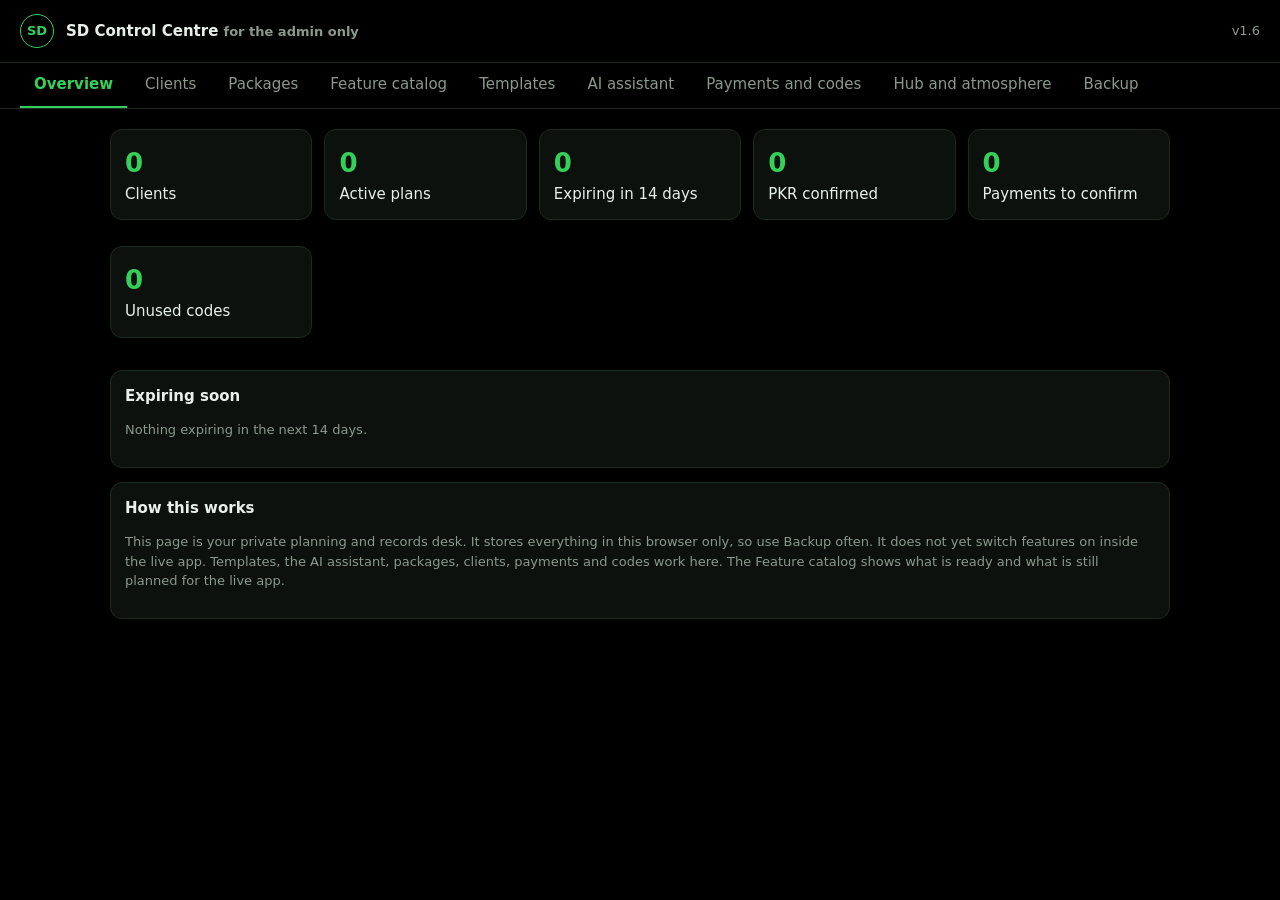
==== commit e0a69a9e: "Add files via upload" ====
--- a/apps/web/public/control/index.html
+++ b/apps/web/public/control/index.html
@@ -1,6 +1,6 @@
 <!DOCTYPE html>
 <html lang="en"><head><meta charset="utf-8"><meta name="viewport" content="width=device-width,initial-scale=1">
-<meta name="robots" content="noindex,nofollow"><title>SD Control Centre v1.5</title>
+<meta name="robots" content="noindex,nofollow"><title>SD Control Centre v1.6</title>
 <style>
 :root{--bg:#000;--p:#0c110d;--l:#1d2a20;--t:#e8f0ea;--m:#8a998d;--g:#35d05a;--r:#ff6b5e;--w:#e8b04a;color-scheme:dark}
 *{box-sizing:border-box}body{margin:0;background:var(--bg);color:var(--t);font:15px/1.5 Inter,"Segoe UI",system-ui,sans-serif}
@@ -19,10 +19,10 @@
 dialog{background:var(--p);color:var(--t);border:1px solid var(--l);border-radius:14px;padding:18px;width:min(560px,94vw);max-height:90vh}dialog::backdrop{background:#000a}
 .two{display:grid;grid-template-columns:1fr 1fr;gap:10px}.tag{border:1px solid var(--g);color:var(--g);border-radius:99px;padding:1px 9px;font-size:12px}.tag.w2{border-color:var(--w);color:var(--w)}.tag.r{border-color:var(--r);color:var(--r)}
 .fl{columns:2;column-gap:20px}.fl label{display:flex;gap:8px;align-items:flex-start;color:var(--t);margin:3px 0;font-size:14px}.fl input{width:auto;margin-top:4px}.cat{font-weight:700;color:var(--g);margin:12px 0 4px;break-after:avoid}
-.m{color:var(--m);font-size:13px}.empty{color:var(--m);padding:16px;text-align:center}.code{font-family:ui-monospace,Consolas,monospace;color:var(--g)}
+.m{color:var(--m);font-size:13px}.empty{color:var(--m);padding:16px;text-align:center}.code{word-break:break-all;font-family:ui-monospace,Consolas,monospace;color:var(--g)}
 @media(max-width:640px){.fl{columns:1}.two{grid-template-columns:1fr}}
 </style></head><body>
-<header><div class="lg">SD</div><b>SD Control Centre <span class="m">for the admin only</span></b><span class="m">v1.5</span></header>
+<header><div class="lg">SD</div><b>SD Control Centre <span class="m">for the admin only</span></b><span class="m">v1.6</span></header>
 <nav id="nav"></nav><main id="main"></main><dialog id="d"></dialog>
 <script>
 // Feature catalog. Format: Name:tier+flag. tier 0=admin only,1=Package A and up,2=B and up,3=C only. k = Kaneo already has a base.
@@ -40,17 +40,17 @@
 "Services extras":"Salon staff schedule:2,Membership and session packages:2,Staff commission:2,Clinic patient queue:2,School attendance and fees:2,Tailor orders and measurements:2,Workshop job cards:2",
 "AI extras":"Explain reports in simple Urdu:3,Photo of bill to entry:3,Voice note to task:3,Delay-risk alerts:3,Morning plan:3,SOP writer:3,AI budget per client:0",
 "Platform extras":"Push notifications:2,PIN quick login:1,Shared-phone mode for workers:2,Export all data:1,Nightly backup to Google Drive:0,Help videos:1,Sandbox practice mode:1,Referral codes:0,Reseller accounts:0,Trial codes:0,Changelog popup:1",
-"More ideas (v1.5)":"Supplier price comparison:2,Loss and theft log:2,Complaint tracking:2,Delivery rider tracking:3,Product used per service:2,Customer history with photos:2,Raw material to finished goods:2,Packing lists:2,Vehicle and transport log:2,Utility bill tracking:2,Shared utility bill splitting:3,Drawing version control:3,Lab report tracking:2,Printing press job tracking:2,Mandi trade ledger:2,Event hall bookings:2,Gym memberships:2,Meeting notes to tasks:3,Read instructions aloud in Urdu:3,Client health score:0"};
+"More ideas (v1.5)":"Supplier price comparison:2,Loss and theft log:2,Complaint tracking:2,Delivery rider tracking:3,Product used per service:2,Customer history with photos:2,Raw material to finished goods:2,Packing lists:2,Vehicle and transport log:2,Utility bill tracking:2,Shared utility bill splitting:3,Drawing version control:3,Lab report tracking:2,Printing press job tracking:2,Mandi trade ledger:2,Event hall bookings:2,Gym memberships:2,Meeting notes to tasks:3,Read instructions aloud in Urdu:3,Client health score:0","Hub tools (v1.6)":"Profit margin calculator:1w,Discount calculator:1w,Sales tax calculator:1w,Percentage change:1w,Bill splitter:1w,Loan instalment (EMI):2w,Break-even point:2w,Commission calculator:2w,Overtime pay:2w,Daily wage to monthly:1w,Piece-rate wage:2w,Fabric consumption:2w,GSM calculator:2w,Yarn count (Ne to tex):2w,4-point fabric score:2w,Defects per hundred pieces:2w,Machine efficiency:2w,Reorder point:2w,Yards and metres:1w,Kilograms and pounds:1w,Maund and kilograms:1w,Inches and centimetres:1w,Square feet and square metres:1w,Tola and grams:1w,Daily cash book:1w,Khata and udhaar ledger:1w,Expense tracker:1w,Cheque tracker:2w,Salary advance tracker:2w,Utility bills:2w,Stock list:1w,Order tracker:2w,Price comparison:2w,Material requests:2w,Loss and theft log:2w,Delivery tracker:2w,Attendance register:2w,Appointments:1w,Customer list:1w,Supplier list:1w,Membership list:2w,Complaint log:2w,Defect log:2w,Lab and sample tracker:2w,Snag list:2w,Job cards:2w,Machine downtime log:2w,Vehicle and transport log:2w,Gate pass log:2w,Checklists:1w,Timer and stopwatch:1w,Reminders and alarms:2w,WhatsApp message maker:2w,Gemini AI assistant:3w,NotebookLM and Gemini launcher:3w"};
 const F=[];Object.entries(CAT).forEach(([c,s])=>s.split(/,(?=[^,]*:\d)/).forEach(x=>{const m=x.match(/^(.*):(\d)([kw]?)$/);F.push({n:m[1].trim(),c,t:+m[2],k:m[3]=='k',w:m[3]=='w'})}));
 const $=s=>document.querySelector(s),esc=s=>String(s??"").replace(/[&<>"]/g,c=>({"&":"&amp;","<":"&lt;",">":"&gt;",'"':"&quot;"}[c])),uid=()=>Math.random().toString(36).slice(2,9),today=()=>new Date().toISOString().slice(0,10);
 const pk=(lv)=>F.map((f,i)=>f.t>0&&f.t<=lv?i:-1).filter(i=>i>=0);
 const byN=l=>l.map(n=>F.findIndex(f=>f.n==n)).filter(i=>i>=0);
-const DEF={v:5,tpl:{},ai:{},pkgs:[{id:"S",name:"Starter (free)",price:"0",users:5,feat:byN(["Role templates","Worker simple mode","Template picker at sign-up","Checklist engine","Export all data","Help videos","Sandbox practice mode"])},{id:"A",name:"Shop",price:"",users:10,feat:pk(1)},{id:"B",name:"Business",price:"",users:50,feat:pk(2)},{id:"D",name:"Industry Pro",price:"",users:150,feat:[...pk(2),...byN(["WhatsApp alerts","Offline mode","Chat assistant over your data","Daily summary for the owner","Pending work by person","Payroll with EOBI and PESSI tracker","Profit per order or product","Delay-risk alerts"])]},{id:"C",name:"Group",price:"",users:999,feat:pk(3)}],clients:[],pays:[],codes:[]};
+const DEF={v:6,tpl:{},ai:{},keys:null,sc:[],atm:{brand:'SD Work Associates',color:'#35d05a',welcome:'Welcome. Free tools are open to everyone. Enter a code to unlock more.',banner:'',maint:false,maintMsg:'We are updating. Please come back soon.',wa:''},pkgs:[{id:"S",name:"Starter (free)",price:"0",users:5,feat:byN(["Role templates","Worker simple mode","Template picker at sign-up","Checklist engine","Export all data","Help videos","Sandbox practice mode","Profit margin calculator","Discount calculator","Percentage change","Yards and metres","Kilograms and pounds","Inches and centimetres","Daily cash book","Checklists","Timer and stopwatch"])},{id:"A",name:"Shop",price:"",users:10,feat:pk(1)},{id:"B",name:"Business",price:"",users:50,feat:pk(2)},{id:"D",name:"Industry Pro",price:"",users:150,feat:[...pk(2),...byN(["WhatsApp alerts","Offline mode","Chat assistant over your data","Daily summary for the owner","Pending work by person","Payroll with EOBI and PESSI tracker","Profit per order or product","Delay-risk alerts"])]},{id:"C",name:"Group",price:"",users:999,feat:pk(3)}],clients:[],pays:[],codes:[]};
 function mig(){if(S.v>=5)return;const ex=new Set(S.pkgs.map(p=>p.id));DEF.pkgs.forEach(p=>{if(!ex.has(p.id))S.pkgs.push(JSON.parse(JSON.stringify(p)))});S.pkgs.forEach(p=>{const lv={A:1,B:2,C:3}[p.id];if(lv)F.forEach((f,i)=>{if(i>=110&&f.t>0&&f.t<=lv&&!p.feat.includes(i))p.feat.push(i)})});S.pkgs.sort((a,b)=>"SABDC".indexOf(a.id)-"SABDC".indexOf(b.id));S.tpl=S.tpl||{};S.ai=S.ai||{};S.v=5}
 let S;try{S=JSON.parse(localStorage.getItem("sdcc"))||DEF}catch(e){S=DEF}
-mig();
+mig();mig2();
 const save=()=>{try{localStorage.setItem("sdcc",JSON.stringify({...S,ai:{...(S.ai||{}),key:""}}))}catch(e){}};
-let tab="over";const TABS={over:"Overview",cl:"Clients",pk:"Packages",ft:"Feature catalog",tp:"Templates",ai:"AI assistant",pay:"Payments and codes",bk:"Backup"};
+let tab="over";const TABS={over:"Overview",cl:"Clients",pk:"Packages",ft:"Feature catalog",tp:"Templates",ai:"AI assistant",pay:"Payments and codes",hub:"Hub and atmosphere",bk:"Backup"};
 const P=id=>S.pkgs.find(p=>p.id===id);
 const eff=c=>{const b=new Set((P(c.pkg)||{feat:[]}).feat);(c.add||[]).forEach(i=>b.add(i));(c.rem||[]).forEach(i=>b.delete(i));return b};
 const cn=id=>(S.clients.find(c=>c.id===id)||{name:"(none)"}).name;
@@ -72,8 +72,8 @@
 function cl(){return `<div class=row><h2>Clients</h2><button class=btn id=ac>Add client</button></div>`+(S.clients.length?`<div class=w><table><tr><th>Business</th><th>Industry</th><th>Package</th><th>Features</th><th>Plan ends</th><th></th></tr>${S.clients.map(c=>`<tr><td><a href=# data-ec=${c.id} style=color:var(--t)>${esc(c.name)}</a><div class=m>${esc(c.owner)} ${esc(c.phone)}</div></td><td>${esc(c.industry)}</td><td>${c.pkg}</td><td>${eff(c).size}</td><td><span class="tag ${live(c)?"":"r"}">${c.expiry||"not set"}</span></td><td><button class=x data-dc=${c.id}>Delete</button></td></tr>`).join("")}</table></div>`:'<div class=empty>No clients yet. Add the first one after you confirm a payment.</div>')}
 function pkg(){return `<div class=row><h2>Packages</h2></div><p class=m>Tick what each package includes. Changes affect clients who have no personal override for that feature.</p>`+S.pkgs.map((p,pi)=>`<div class=box><div class=two><div><label>Name</label><input data-pn=${pi} value="${esc(p.name)}"></div><div><label>Price (PKR per month)</label><input data-pp=${pi} type=number value="${esc(p.price)}"></div></div><div class=cat>Package ${p.id} includes ${p.feat.length} features</div><div class=fl>${F.map((f,i)=>f.t==0?"":`<label><input type=checkbox data-pf="${pi}:${i}" ${p.feat.includes(i)?"checked":""}>${esc(f.n)}</label>`).join("")}</div></div>`).join("")}
 function ft(){let last="";return `<div class=row><h2>Feature catalog: ${F.length} features</h2></div><p class=m>Ready here = works in this Control Centre now. Base = Kaneo already has a starting point. Planned = not built yet. Admin only = you control it and clients never see it.</p><div class=w><table><tr><th>Feature</th><th>Status</th><th>From package</th></tr>${F.map(f=>{let h=f.c!=last?`<tr><td colspan=3 class=cat>${esc(f.c)}</td></tr>`:"";last=f.c;return h+`<tr><td>${esc(f.n)}</td><td><span class="tag ${f.k||f.w?"":"w2"}">${f.k?"Base":f.w?"Ready here":"Planned"}</span></td><td>${f.t==0?"Admin only":["Shop and up","Business and up","Group"][f.t-1]}</td></tr>`}).join("")}</table></div>`}
-function pay(){return `<div class=row><h2>Payments</h2><button class=btn id=ap>Log payment</button></div>`+(S.pays.length?`<div class=w><table><tr><th>Date</th><th>Client</th><th>PKR</th><th>Method</th><th>Reference</th><th>Status</th><th></th></tr>${S.pays.map(p=>`<tr><td>${p.d}</td><td>${esc(cn(p.cl))}</td><td>${esc(p.amt)}</td><td>${esc(p.m)}</td><td>${esc(p.ref)}</td><td><button class="tag ${p.ok?"":"w2"}" data-tp=${p.id}>${p.ok?"Confirmed":"Confirm"}</button></td><td><button class=x data-dp=${p.id}>Delete</button></td></tr>`).join("")}</table></div>`:'<div class=empty>No payments logged.</div>')+`<div class=row style=margin-top:22px><h2>Redeem codes</h2><button class=btn id=ak>Create code</button></div>`+(S.codes.length?`<div class=w><table><tr><th>Code</th><th>Package</th><th>Days</th><th>Status</th><th></th></tr>${S.codes.map(c=>`<tr><td class=code>${c.code}</td><td>${c.pkg}</td><td>${c.days}</td><td><button class=tag data-uc=${c.id}>${c.used?"Used":"Unused"}</button></td><td><button class=x data-dk=${c.id}>Delete</button></td></tr>`).join("")}</table></div>`:'<div class=empty>Create a code after you confirm a payment, then send it on WhatsApp.</div>')}
-function bk(){return `<div class=row><h2>Backup</h2></div><div class=box><p>Everything here lives in this browser only. Download a backup file after every change session and keep it in Google Drive.</p><button class=btn id=ex>Download backup</button> <label class="btn s" style="display:inline-block;margin:0">Restore from file<input type=file id=im accept=.json hidden></label></div>`}
+function pay(){return `<div class=row><h2>Payments</h2><button class=btn id=ap>Log payment</button></div>`+(S.pays.length?`<div class=w><table><tr><th>Date</th><th>Client</th><th>PKR</th><th>Method</th><th>Reference</th><th>Status</th><th></th></tr>${S.pays.map(p=>`<tr><td>${p.d}</td><td>${esc(cn(p.cl))}</td><td>${esc(p.amt)}</td><td>${esc(p.m)}</td><td>${esc(p.ref)}</td><td><button class="tag ${p.ok?"":"w2"}" data-tp=${p.id}>${p.ok?"Confirmed":"Confirm"}</button></td><td><button class=x data-dp=${p.id}>Delete</button></td></tr>`).join("")}</table></div>`:'<div class=empty>No payments logged.</div>')+`<div class=row style=margin-top:22px><h2>Old-style code records (the hub does not use these)</h2><button class=btn id=ak>Create code</button></div>`+(S.codes.length?`<div class=w><table><tr><th>Code</th><th>Package</th><th>Days</th><th>Status</th><th></th></tr>${S.codes.map(c=>`<tr><td class=code>${c.code}</td><td>${c.pkg}</td><td>${c.days}</td><td><button class=tag data-uc=${c.id}>${c.used?"Used":"Unused"}</button></td><td><button class=x data-dk=${c.id}>Delete</button></td></tr>`).join("")}</table></div>`:'<div class=empty>Create a code after you confirm a payment, then send it on WhatsApp.</div>')}
+function bk(){return `<div class=row><h2>Backup</h2></div><div class=box><p>Everything here lives in this browser only. Download a backup file after every change session and keep it in Google Drive. The backup file contains your private signing key, so never send it to anyone.</p><button class=btn id=ex>Download backup</button> <label class="btn s" style="display:inline-block;margin:0">Restore from file<input type=file id=im accept=.json hidden></label></div>`}
 const V={over,cl,pk:pkg,ft,pay,bk:bk};
 function render(){$("#nav").innerHTML=Object.entries(TABS).map(([k,v])=>`<button class="tab ${k==tab?"on":""}" data-t=${k}>${v}</button>`).join("");$("#main").innerHTML=V[tab]()}
 document.addEventListener("click",e=>{const T=e.target,a=k=>T.closest("["+k+"]");let el;
@@ -87,7 +87,7 @@
 document.addEventListener("change",e=>{const T=e.target;let m;
 if(T.dataset.pn!=null)S.pkgs[T.dataset.pn].name=T.value;else if(T.dataset.pp!=null)S.pkgs[T.dataset.pp].price=T.value;
 else if(T.dataset.pf){m=T.dataset.pf.split(":");const p=S.pkgs[m[0]],i=+m[1];p.feat=T.checked?[...new Set([...p.feat,i])]:p.feat.filter(x=>x!=i);save();return render()}
-else if(T.id=="im"&&T.files[0]){const r=new FileReader();r.onload=()=>{try{const d=JSON.parse(r.result);if(d.pkgs&&d.clients){S=d;mig();save();render()}else alert("This file is not an SD backup.")}catch(x){alert("This file could not be read.")}};r.readAsText(T.files[0]);return}else return;save()});
+else if(T.id=="im"&&T.files[0]){const r=new FileReader();r.onload=()=>{try{const d=JSON.parse(r.result);if(d.pkgs&&d.clients){S=d;mig();mig2();save();render()}else alert("This file is not an SD backup.")}catch(x){alert("This file could not be read.")}};r.readAsText(T.files[0]);return}else return;save()});
 // ---- v1.5: templates, checklists, AI assistant
 const TPL={
 "General":{"Weekly team meeting":["Review last week's open tasks","Each person reports done, blocked and next","Agree owners and dates for new tasks","Note decisions","Send the notes to the team"],"New staff onboarding":["Collect documents and contact details","Explain duties and working hours","Show the safety and conduct rules","Give access to the work app","Assign a buddy for the first week","Review after 30 days"]},
@@ -132,5 +132,30 @@
 else if(T.id=="ts"){const n=g("tn").trim(),it=g("tl").split("\n").map(x=>x.trim()).filter(Boolean);if(!n||!it.length)return alert("Add a name and at least one item.");((S.tpl=S.tpl||{})[tplInd]=S.tpl[tplInd]||{})[n]=it;save();render()}
 else if(T.id=="ai1")runSetup();else if(T.id=="ai2")runList();else if(T.id=="ai3")runAsk();else if(T.id=="ai4")applySetup();else if(T.id=="ai5")saveList()});
 document.addEventListener("change",e=>{const T=e.target,c=aiCfg();if(T.id=="ti"){tplInd=T.value;render()}else if(T.id=="cfgP"){c.p=T.value;c.base=PRE[T.value][0];c.model=PRE[T.value][1];save();render()}else if(T.id=="cfgU"){c.base=T.value.trim();save()}else if(T.id=="cfgM"){c.model=T.value.trim();save()}else if(T.id=="cfgK"){c.key=T.value.trim();save()}});
+// ---- v1.6: signed client codes, hub settings
+const FREEH=["Profit margin calculator","Discount calculator","Percentage change","Yards and metres","Kilograms and pounds","Inches and centimetres","Daily cash book","Checklists","Timer and stopwatch"];
+function mig2(){if(S.v>=6)return;S.keys=S.keys||null;S.sc=S.sc||[];S.atm=S.atm||{brand:"SD Work Associates",color:"#35d05a",welcome:"Welcome. Free tools are open to everyone. Enter a code to unlock more.",banner:"",maint:false,maintMsg:"We are updating. Please come back soon.",wa:""};
+const sp=S.pkgs.find(p=>p.id=="S");if(sp)byN(FREEH).forEach(i=>{if(!sp.feat.includes(i))sp.feat.push(i)});
+S.pkgs.forEach(p=>{const lv={A:1,B:2,D:2,C:3}[p.id];if(lv)F.forEach((f,i)=>{if(i>=130&&f.t>0&&f.t<=lv&&!p.feat.includes(i))p.feat.push(i)});if(p.id=="D")byN(["Gemini AI assistant","NotebookLM and Gemini launcher"]).forEach(i=>{if(!p.feat.includes(i))p.feat.push(i)})});S.v=6}
+const b64=u=>btoa(String.fromCharCode(...u)).replace(/\+/g,"-").replace(/\//g,"_").replace(/=+$/,"");
+function codesBox(){const L=(S.sc||[]).slice(0,15);return `<div class=box><div class=row><h2>Client codes for the SD Work Hub</h2></div>${S.keys?"":'<p style="color:var(--w)">Create your signing keys first (Hub and atmosphere tab).</p>'}${S.clients.length?sel("gc","Client",S.clients.map(c=>[c.id,c.name+" (package "+c.pkg+")"]))+fld("gd","Days of access","30","number")+'<div class=row style=margin-top:10px><button class=btn id=gm>Make code</button></div>':'<p class=m>Add a client first.</p>'}<div id=go></div><p class=m>A code unlocks the features in the client's list at the moment you make it, so change their features first. A code cannot be cancelled early, so use shorter periods for new clients.</p>${L.length?`<div class=w><table><tr><th>Client</th><th>Until</th><th></th></tr>${L.map((x,i)=>`<tr><td>${esc(x.n)}</td><td>${x.e}</td><td><button class="btn s" data-cc="${i}">Copy code</button></td></tr>`).join("")}</table></div>`:""}</div>`}
+async function makeCode(){const c=S.clients.find(x=>x.id==g("gc"));if(!c)return;if(!S.keys)return alert("Create your signing keys first.");
+const d=Math.max(1,Math.min(3650,+g("gd")||30)),e=new Date(Date.now()+d*864e5).toISOString().slice(0,10),bits=new Uint8Array(Math.ceil(F.length/8));eff(c).forEach(i=>{if(F[i].t>0)bits[i>>3]|=1<<(i&7)});
+const pl=new TextEncoder().encode(JSON.stringify({n:c.name,e,i:today(),b:b64(bits)})),k=await crypto.subtle.importKey("jwk",S.keys.priv,{name:"ECDSA",namedCurve:"P-256"},false,["sign"]),sg=new Uint8Array(await crypto.subtle.sign({name:"ECDSA",hash:"SHA-256"},k,pl)),code="SD1-"+b64(pl)+"."+b64(sg);
+c.expiry=e;(S.sc=S.sc||[]).unshift({n:c.name,e,code});save();
+const ph=String(c.phone||"").replace(/\D/g,""),m="Your SD Work Hub code, valid until "+e+". Open the hub, paste this code and press Redeem:\n\n"+code;
+render();out("go",`<div class=box><b>Code ready for ${esc(c.name)}</b><p class=code>${code}</p><div class=row><button class=btn data-cc="0">Copy code</button><a class="btn s" target=_blank rel=noopener href="https://wa.me/${ph}?text=${encodeURIComponent(m)}">Send on WhatsApp</a></div><p class=m>For WhatsApp to open the right chat, save the client's phone number with the country code (for example 923001234567).</p></div>`)}
+function hubTab(){const a=S.atm,k=S.keys;return `<div class=row><h2>Hub and atmosphere</h2></div>
+<div class=box><b>1. Signing keys</b><p class=m>Keys make your codes impossible to fake. Create them once. Making new keys later cancels every code you sent before.</p>${k?'<p style="color:var(--g)">Keys are ready.</p>':""}<button class=btn id=kg>${k?"Make new keys":"Create signing keys"}</button></div>
+<div class=box><b>2. Atmosphere: what customers see in the hub</b><div class=two>${fld("atB","Brand name",a.brand)}${fld("atC","Accent colour",a.color,"color")}</div>${fld("atQ","Your WhatsApp number for code requests (with country code)",a.wa)}${fld("atW","Welcome message",a.welcome)}${fld("atN","Banner message (leave empty for none)",a.banner)}<label><input id=atM type=checkbox style=width:auto ${a.maint?"checked":""}> Maintenance mode: customers see only the message below</label>${fld("atR","Maintenance message",a.maintMsg)}</div>
+<div class=box><b>3. Free tools for everyone</b><p class=m>Everyone gets the tools in your <b>Starter</b> package without a code. Change them in the Packages tab. Right now: ${esc(S.pkgs.find(p=>p.id=="S").feat.filter(i=>F[i].c=="Hub tools (v1.6)").map(i=>F[i].n).join(", ")||"none")}.</p></div>
+<div class=box><b>4. Publish</b><p class=m>Download the file and upload it to GitHub in the folder <b>apps/web/public/hub</b>, replacing the old one. Customers see the new settings once the site rebuilds. Do this whenever you change atmosphere, keys or free tools. Codes already sent keep working.</p><button class=btn id=dlc>Download config.json</button></div>`}
+const _pay=pay;V.pay=()=>codesBox()+_pay();V.hub=hubTab;
+document.addEventListener("click",async e=>{const T=e.target,el=T.closest("[data-cc]");
+if(T.id=="kg"){if(S.keys&&!confirm("New keys cancel every code you made before. Continue?"))return;const k=await crypto.subtle.generateKey({name:"ECDSA",namedCurve:"P-256"},true,["sign","verify"]);S.keys={pub:await crypto.subtle.exportKey("jwk",k.publicKey),priv:await crypto.subtle.exportKey("jwk",k.privateKey)};save();render()}
+else if(T.id=="gm")makeCode();
+else if(el){const x=(S.sc||[])[+el.dataset.cc];if(x)navigator.clipboard.writeText(x.code).then(()=>{el.textContent="Copied"},()=>alert("Copying was blocked. Select the code and copy it by hand."))}
+else if(T.id=="dlc"){if(!S.keys)return alert("Create your signing keys first.");const cfg={v:1,catalog:F.map(f=>f.n),starter:S.pkgs.find(p=>p.id=="S").feat.map(i=>F[i].n),pub:S.keys.pub,atm:S.atm};const l=document.createElement("a");l.href="data:application/json;charset=utf-8,"+encodeURIComponent(JSON.stringify(cfg));l.download="config.json";l.click()}});
+document.addEventListener("change",e=>{const T=e.target,m={atB:"brand",atC:"color",atW:"welcome",atN:"banner",atR:"maintMsg",atQ:"wa"};if(m[T.id]){S.atm[m[T.id]]=T.value;save()}else if(T.id=="atM"){S.atm.maint=T.checked;save()}});
 render();
 </script></body></html>
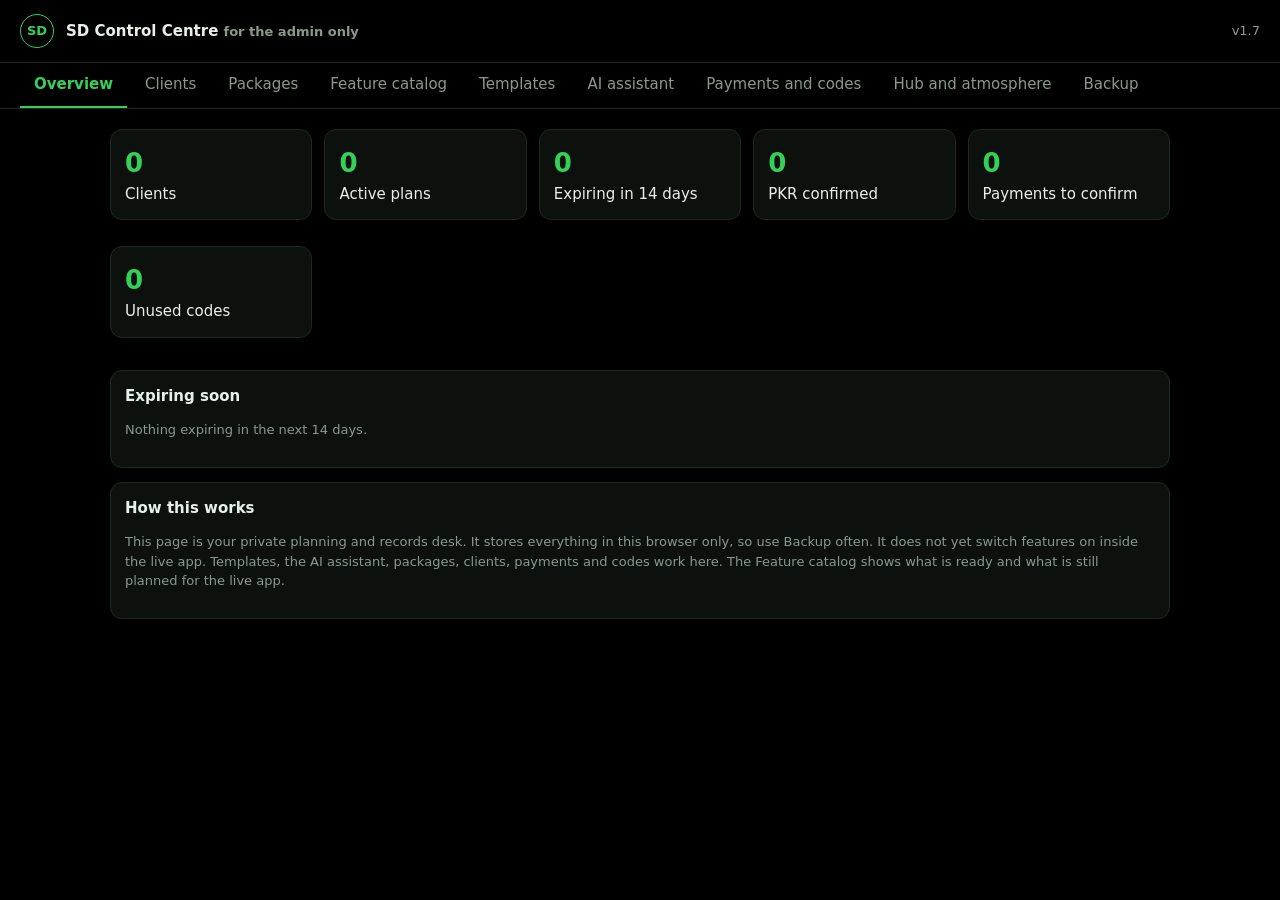
==== commit dbf82904: "Add files via upload" ====
--- a/apps/web/public/control/index.html
+++ b/apps/web/public/control/index.html
@@ -1,6 +1,6 @@
 <!DOCTYPE html>
 <html lang="en"><head><meta charset="utf-8"><meta name="viewport" content="width=device-width,initial-scale=1">
-<meta name="robots" content="noindex,nofollow"><title>SD Control Centre v1.6</title>
+<meta name="robots" content="noindex,nofollow"><title>SD Control Centre v1.7</title>
 <style>
 :root{--bg:#000;--p:#0c110d;--l:#1d2a20;--t:#e8f0ea;--m:#8a998d;--g:#35d05a;--r:#ff6b5e;--w:#e8b04a;color-scheme:dark}
 *{box-sizing:border-box}body{margin:0;background:var(--bg);color:var(--t);font:15px/1.5 Inter,"Segoe UI",system-ui,sans-serif}
@@ -22,7 +22,7 @@
 .m{color:var(--m);font-size:13px}.empty{color:var(--m);padding:16px;text-align:center}.code{word-break:break-all;font-family:ui-monospace,Consolas,monospace;color:var(--g)}
 @media(max-width:640px){.fl{columns:1}.two{grid-template-columns:1fr}}
 </style></head><body>
-<header><div class="lg">SD</div><b>SD Control Centre <span class="m">for the admin only</span></b><span class="m">v1.6</span></header>
+<header><div class="lg">SD</div><b>SD Control Centre <span class="m">for the admin only</span></b><span class="m">v1.7</span></header>
 <nav id="nav"></nav><main id="main"></main><dialog id="d"></dialog>
 <script>
 // Feature catalog. Format: Name:tier+flag. tier 0=admin only,1=Package A and up,2=B and up,3=C only. k = Kaneo already has a base.
@@ -40,15 +40,15 @@
 "Services extras":"Salon staff schedule:2,Membership and session packages:2,Staff commission:2,Clinic patient queue:2,School attendance and fees:2,Tailor orders and measurements:2,Workshop job cards:2",
 "AI extras":"Explain reports in simple Urdu:3,Photo of bill to entry:3,Voice note to task:3,Delay-risk alerts:3,Morning plan:3,SOP writer:3,AI budget per client:0",
 "Platform extras":"Push notifications:2,PIN quick login:1,Shared-phone mode for workers:2,Export all data:1,Nightly backup to Google Drive:0,Help videos:1,Sandbox practice mode:1,Referral codes:0,Reseller accounts:0,Trial codes:0,Changelog popup:1",
-"More ideas (v1.5)":"Supplier price comparison:2,Loss and theft log:2,Complaint tracking:2,Delivery rider tracking:3,Product used per service:2,Customer history with photos:2,Raw material to finished goods:2,Packing lists:2,Vehicle and transport log:2,Utility bill tracking:2,Shared utility bill splitting:3,Drawing version control:3,Lab report tracking:2,Printing press job tracking:2,Mandi trade ledger:2,Event hall bookings:2,Gym memberships:2,Meeting notes to tasks:3,Read instructions aloud in Urdu:3,Client health score:0","Hub tools (v1.6)":"Profit margin calculator:1w,Discount calculator:1w,Sales tax calculator:1w,Percentage change:1w,Bill splitter:1w,Loan instalment (EMI):2w,Break-even point:2w,Commission calculator:2w,Overtime pay:2w,Daily wage to monthly:1w,Piece-rate wage:2w,Fabric consumption:2w,GSM calculator:2w,Yarn count (Ne to tex):2w,4-point fabric score:2w,Defects per hundred pieces:2w,Machine efficiency:2w,Reorder point:2w,Yards and metres:1w,Kilograms and pounds:1w,Maund and kilograms:1w,Inches and centimetres:1w,Square feet and square metres:1w,Tola and grams:1w,Daily cash book:1w,Khata and udhaar ledger:1w,Expense tracker:1w,Cheque tracker:2w,Salary advance tracker:2w,Utility bills:2w,Stock list:1w,Order tracker:2w,Price comparison:2w,Material requests:2w,Loss and theft log:2w,Delivery tracker:2w,Attendance register:2w,Appointments:1w,Customer list:1w,Supplier list:1w,Membership list:2w,Complaint log:2w,Defect log:2w,Lab and sample tracker:2w,Snag list:2w,Job cards:2w,Machine downtime log:2w,Vehicle and transport log:2w,Gate pass log:2w,Checklists:1w,Timer and stopwatch:1w,Reminders and alarms:2w,WhatsApp message maker:2w,Gemini AI assistant:3w,NotebookLM and Gemini launcher:3w"};
+"More ideas (v1.5)":"Supplier price comparison:2,Loss and theft log:2,Complaint tracking:2,Delivery rider tracking:3,Product used per service:2,Customer history with photos:2,Raw material to finished goods:2,Packing lists:2,Vehicle and transport log:2,Utility bill tracking:2,Shared utility bill splitting:3,Drawing version control:3,Lab report tracking:2,Printing press job tracking:2,Mandi trade ledger:2,Event hall bookings:2,Gym memberships:2,Meeting notes to tasks:3,Read instructions aloud in Urdu:3,Client health score:0","Hub tools (v1.6)":"Profit margin calculator:1w,Discount calculator:1w,Sales tax calculator:1w,Percentage change:1w,Bill splitter:1w,Loan instalment (EMI):2w,Break-even point:2w,Commission calculator:2w,Overtime pay:2w,Daily wage to monthly:1w,Piece-rate wage:2w,Fabric consumption:2w,GSM calculator:2w,Yarn count (Ne to tex):2w,4-point fabric score:2w,Defects per hundred pieces:2w,Machine efficiency:2w,Reorder point:2w,Yards and metres:1w,Kilograms and pounds:1w,Maund and kilograms:1w,Inches and centimetres:1w,Square feet and square metres:1w,Tola and grams:1w,Daily cash book:1w,Khata and udhaar ledger:1w,Expense tracker:1w,Cheque tracker:2w,Salary advance tracker:2w,Utility bills:2w,Stock list:1w,Order tracker:2w,Price comparison:2w,Material requests:2w,Loss and theft log:2w,Delivery tracker:2w,Attendance register:2w,Appointments:1w,Customer list:1w,Supplier list:1w,Membership list:2w,Complaint log:2w,Defect log:2w,Lab and sample tracker:2w,Snag list:2w,Job cards:2w,Machine downtime log:2w,Vehicle and transport log:2w,Gate pass log:2w,Checklists:1w,Timer and stopwatch:1w,Reminders and alarms:2w,WhatsApp message maker:2w,Gemini AI assistant:3w,NotebookLM and Gemini launcher:3w,Mood check-in:1w,Goal journal:1w,Daily motivation:1w,Shout-out card maker:1w"};
 const F=[];Object.entries(CAT).forEach(([c,s])=>s.split(/,(?=[^,]*:\d)/).forEach(x=>{const m=x.match(/^(.*):(\d)([kw]?)$/);F.push({n:m[1].trim(),c,t:+m[2],k:m[3]=='k',w:m[3]=='w'})}));
 const $=s=>document.querySelector(s),esc=s=>String(s??"").replace(/[&<>"]/g,c=>({"&":"&amp;","<":"&lt;",">":"&gt;",'"':"&quot;"}[c])),uid=()=>Math.random().toString(36).slice(2,9),today=()=>new Date().toISOString().slice(0,10);
 const pk=(lv)=>F.map((f,i)=>f.t>0&&f.t<=lv?i:-1).filter(i=>i>=0);
 const byN=l=>l.map(n=>F.findIndex(f=>f.n==n)).filter(i=>i>=0);
-const DEF={v:6,tpl:{},ai:{},keys:null,sc:[],atm:{brand:'SD Work Associates',color:'#35d05a',welcome:'Welcome. Free tools are open to everyone. Enter a code to unlock more.',banner:'',maint:false,maintMsg:'We are updating. Please come back soon.',wa:''},pkgs:[{id:"S",name:"Starter (free)",price:"0",users:5,feat:byN(["Role templates","Worker simple mode","Template picker at sign-up","Checklist engine","Export all data","Help videos","Sandbox practice mode","Profit margin calculator","Discount calculator","Percentage change","Yards and metres","Kilograms and pounds","Inches and centimetres","Daily cash book","Checklists","Timer and stopwatch"])},{id:"A",name:"Shop",price:"",users:10,feat:pk(1)},{id:"B",name:"Business",price:"",users:50,feat:pk(2)},{id:"D",name:"Industry Pro",price:"",users:150,feat:[...pk(2),...byN(["WhatsApp alerts","Offline mode","Chat assistant over your data","Daily summary for the owner","Pending work by person","Payroll with EOBI and PESSI tracker","Profit per order or product","Delay-risk alerts"])]},{id:"C",name:"Group",price:"",users:999,feat:pk(3)}],clients:[],pays:[],codes:[]};
+const DEF={v:7,tpl:{},ai:{},keys:null,sc:[],atm:{brand:'SD Work Associates',color:'#35d05a',welcome:'Welcome. Free tools are open to everyone. Enter a code to unlock more.',banner:'',maint:false,maintMsg:'We are updating. Please come back soon.',wa:'',pay:''},pkgs:[{id:"S",name:"Starter (free)",price:"0",users:5,feat:byN(["Role templates","Worker simple mode","Template picker at sign-up","Checklist engine","Export all data","Help videos","Sandbox practice mode","Profit margin calculator","Discount calculator","Percentage change","Yards and metres","Kilograms and pounds","Inches and centimetres","Daily cash book","Checklists","Timer and stopwatch","Mood check-in","Daily motivation"])},{id:"A",name:"Shop",price:"",users:10,feat:pk(1)},{id:"B",name:"Business",price:"",users:50,feat:pk(2)},{id:"D",name:"Industry Pro",price:"",users:150,feat:[...pk(2),...byN(["WhatsApp alerts","Offline mode","Chat assistant over your data","Daily summary for the owner","Pending work by person","Payroll with EOBI and PESSI tracker","Profit per order or product","Delay-risk alerts"])]},{id:"C",name:"Group",price:"",users:999,feat:pk(3)}],clients:[],pays:[],codes:[]};
 function mig(){if(S.v>=5)return;const ex=new Set(S.pkgs.map(p=>p.id));DEF.pkgs.forEach(p=>{if(!ex.has(p.id))S.pkgs.push(JSON.parse(JSON.stringify(p)))});S.pkgs.forEach(p=>{const lv={A:1,B:2,C:3}[p.id];if(lv)F.forEach((f,i)=>{if(i>=110&&f.t>0&&f.t<=lv&&!p.feat.includes(i))p.feat.push(i)})});S.pkgs.sort((a,b)=>"SABDC".indexOf(a.id)-"SABDC".indexOf(b.id));S.tpl=S.tpl||{};S.ai=S.ai||{};S.v=5}
 let S;try{S=JSON.parse(localStorage.getItem("sdcc"))||DEF}catch(e){S=DEF}
-mig();mig2();
+mig();mig2();mig3();
 const save=()=>{try{localStorage.setItem("sdcc",JSON.stringify({...S,ai:{...(S.ai||{}),key:""}}))}catch(e){}};
 let tab="over";const TABS={over:"Overview",cl:"Clients",pk:"Packages",ft:"Feature catalog",tp:"Templates",ai:"AI assistant",pay:"Payments and codes",hub:"Hub and atmosphere",bk:"Backup"};
 const P=id=>S.pkgs.find(p=>p.id===id);
@@ -87,7 +87,7 @@
 document.addEventListener("change",e=>{const T=e.target;let m;
 if(T.dataset.pn!=null)S.pkgs[T.dataset.pn].name=T.value;else if(T.dataset.pp!=null)S.pkgs[T.dataset.pp].price=T.value;
 else if(T.dataset.pf){m=T.dataset.pf.split(":");const p=S.pkgs[m[0]],i=+m[1];p.feat=T.checked?[...new Set([...p.feat,i])]:p.feat.filter(x=>x!=i);save();return render()}
-else if(T.id=="im"&&T.files[0]){const r=new FileReader();r.onload=()=>{try{const d=JSON.parse(r.result);if(d.pkgs&&d.clients){S=d;mig();mig2();save();render()}else alert("This file is not an SD backup.")}catch(x){alert("This file could not be read.")}};r.readAsText(T.files[0]);return}else return;save()});
+else if(T.id=="im"&&T.files[0]){const r=new FileReader();r.onload=()=>{try{const d=JSON.parse(r.result);if(d.pkgs&&d.clients){S=d;mig();mig2();mig3();save();render()}else alert("This file is not an SD backup.")}catch(x){alert("This file could not be read.")}};r.readAsText(T.files[0]);return}else return;save()});
 // ---- v1.5: templates, checklists, AI assistant
 const TPL={
 "General":{"Weekly team meeting":["Review last week's open tasks","Each person reports done, blocked and next","Agree owners and dates for new tasks","Note decisions","Send the notes to the team"],"New staff onboarding":["Collect documents and contact details","Explain duties and working hours","Show the safety and conduct rules","Give access to the work app","Assign a buddy for the first week","Review after 30 days"]},
@@ -147,7 +147,7 @@
 render();out("go",`<div class=box><b>Code ready for ${esc(c.name)}</b><p class=code>${code}</p><div class=row><button class=btn data-cc="0">Copy code</button><a class="btn s" target=_blank rel=noopener href="https://wa.me/${ph}?text=${encodeURIComponent(m)}">Send on WhatsApp</a></div><p class=m>For WhatsApp to open the right chat, save the client's phone number with the country code (for example 923001234567).</p></div>`)}
 function hubTab(){const a=S.atm,k=S.keys;return `<div class=row><h2>Hub and atmosphere</h2></div>
 <div class=box><b>1. Signing keys</b><p class=m>Keys make your codes impossible to fake. Create them once. Making new keys later cancels every code you sent before.</p>${k?'<p style="color:var(--g)">Keys are ready.</p>':""}<button class=btn id=kg>${k?"Make new keys":"Create signing keys"}</button></div>
-<div class=box><b>2. Atmosphere: what customers see in the hub</b><div class=two>${fld("atB","Brand name",a.brand)}${fld("atC","Accent colour",a.color,"color")}</div>${fld("atQ","Your WhatsApp number for code requests (with country code)",a.wa)}${fld("atW","Welcome message",a.welcome)}${fld("atN","Banner message (leave empty for none)",a.banner)}<label><input id=atM type=checkbox style=width:auto ${a.maint?"checked":""}> Maintenance mode: customers see only the message below</label>${fld("atR","Maintenance message",a.maintMsg)}</div>
+<div class=box><b>2. Atmosphere: what customers see in the hub</b><div class=two>${fld("atB","Brand name",a.brand)}${fld("atC","Accent colour",a.color,"color")}</div>${fld("atQ","Your WhatsApp number for code requests (with country code)",a.wa)}<label for=atP>How customers pay you (JazzCash, EasyPaisa or bank details)</label><textarea id=atP rows=3>${esc(a.pay||"")}</textarea>${fld("atW","Welcome message",a.welcome)}${fld("atN","Banner message (leave empty for none)",a.banner)}<label><input id=atM type=checkbox style=width:auto ${a.maint?"checked":""}> Maintenance mode: customers see only the message below</label>${fld("atR","Maintenance message",a.maintMsg)}</div>
 <div class=box><b>3. Free tools for everyone</b><p class=m>Everyone gets the tools in your <b>Starter</b> package without a code. Change them in the Packages tab. Right now: ${esc(S.pkgs.find(p=>p.id=="S").feat.filter(i=>F[i].c=="Hub tools (v1.6)").map(i=>F[i].n).join(", ")||"none")}.</p></div>
 <div class=box><b>4. Publish</b><p class=m>Download the file and upload it to GitHub in the folder <b>apps/web/public/hub</b>, replacing the old one. Customers see the new settings once the site rebuilds. Do this whenever you change atmosphere, keys or free tools. Codes already sent keep working.</p><button class=btn id=dlc>Download config.json</button></div>`}
 const _pay=pay;V.pay=()=>codesBox()+_pay();V.hub=hubTab;
@@ -155,7 +155,8 @@
 if(T.id=="kg"){if(S.keys&&!confirm("New keys cancel every code you made before. Continue?"))return;const k=await crypto.subtle.generateKey({name:"ECDSA",namedCurve:"P-256"},true,["sign","verify"]);S.keys={pub:await crypto.subtle.exportKey("jwk",k.publicKey),priv:await crypto.subtle.exportKey("jwk",k.privateKey)};save();render()}
 else if(T.id=="gm")makeCode();
 else if(el){const x=(S.sc||[])[+el.dataset.cc];if(x)navigator.clipboard.writeText(x.code).then(()=>{el.textContent="Copied"},()=>alert("Copying was blocked. Select the code and copy it by hand."))}
-else if(T.id=="dlc"){if(!S.keys)return alert("Create your signing keys first.");const cfg={v:1,catalog:F.map(f=>f.n),starter:S.pkgs.find(p=>p.id=="S").feat.map(i=>F[i].n),pub:S.keys.pub,atm:S.atm};const l=document.createElement("a");l.href="data:application/json;charset=utf-8,"+encodeURIComponent(JSON.stringify(cfg));l.download="config.json";l.click()}});
-document.addEventListener("change",e=>{const T=e.target,m={atB:"brand",atC:"color",atW:"welcome",atN:"banner",atR:"maintMsg",atQ:"wa"};if(m[T.id]){S.atm[m[T.id]]=T.value;save()}else if(T.id=="atM"){S.atm.maint=T.checked;save()}});
+else if(T.id=="dlc"){if(!S.keys)return alert("Create your signing keys first.");const cfg={v:1,catalog:F.map(f=>f.n),starter:S.pkgs.find(p=>p.id=="S").feat.map(i=>F[i].n),pub:S.keys.pub,atm:S.atm,pkgs:S.pkgs.map(p=>({id:p.id,name:p.name,price:p.price,n:p.feat.length}))};const l=document.createElement("a");l.href="data:application/json;charset=utf-8,"+encodeURIComponent(JSON.stringify(cfg));l.download="config.json";l.click()}});
+document.addEventListener("change",e=>{const T=e.target,m={atB:"brand",atC:"color",atW:"welcome",atN:"banner",atR:"maintMsg",atQ:"wa",atP:"pay"};if(m[T.id]){S.atm[m[T.id]]=T.value;save()}else if(T.id=="atM"){S.atm.maint=T.checked;save()}});
+function mig3(){if(S.v>=7)return;S.atm=S.atm||{};if(S.atm.pay==null)S.atm.pay="";const sp=S.pkgs.find(p=>p.id=="S");if(sp)byN(["Mood check-in","Daily motivation"]).forEach(i=>{if(!sp.feat.includes(i))sp.feat.push(i)});S.pkgs.forEach(p=>{const lv={A:1,B:2,D:2,C:3}[p.id];if(lv)F.forEach((f,i)=>{if(i>=185&&f.t>0&&f.t<=lv&&!p.feat.includes(i))p.feat.push(i)})});S.v=7}
 render();
 </script></body></html>
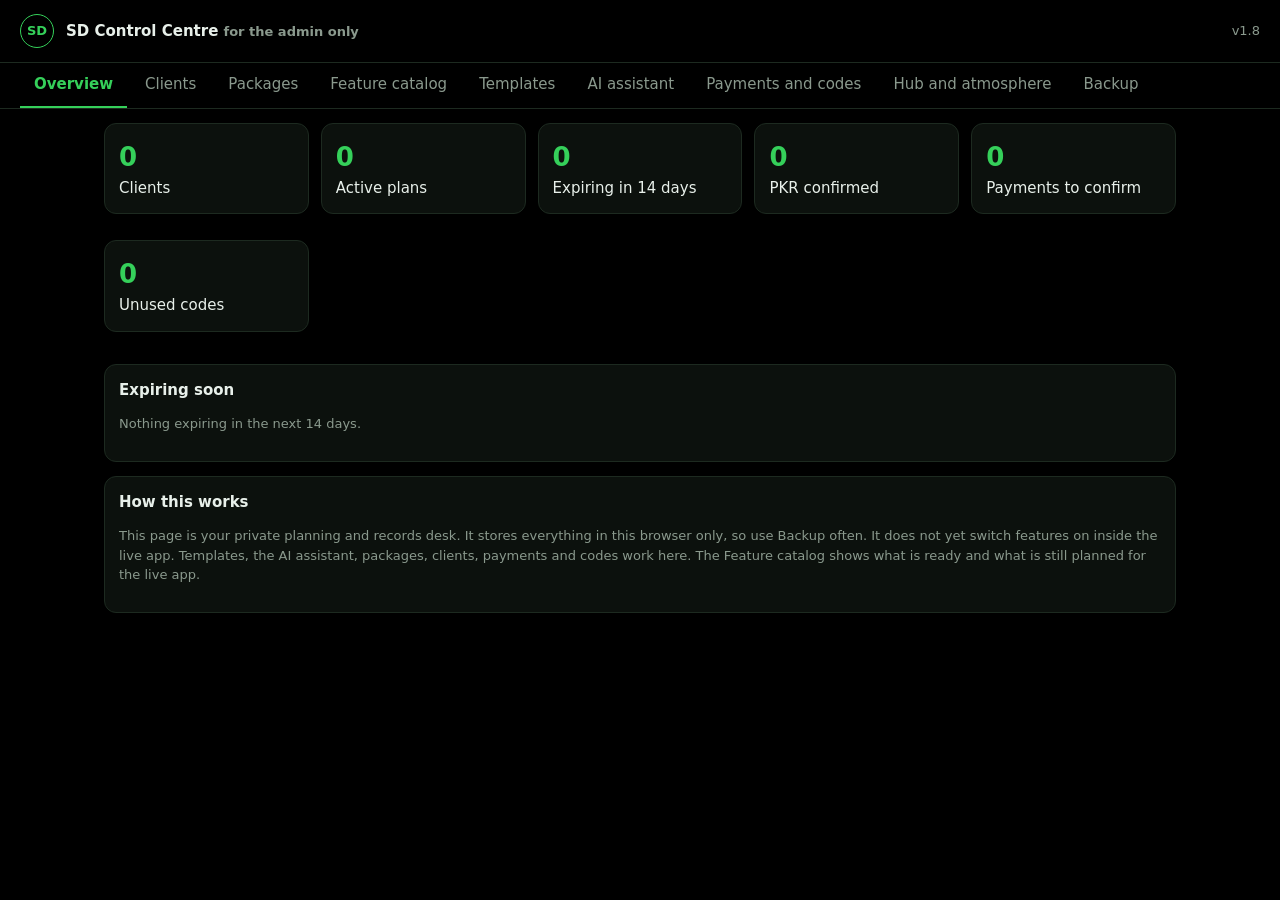
==== commit d16e6282: "Add files via upload" ====
--- a/apps/web/public/control/index.html
+++ b/apps/web/public/control/index.html
@@ -1,6 +1,6 @@
 <!DOCTYPE html>
 <html lang="en"><head><meta charset="utf-8"><meta name="viewport" content="width=device-width,initial-scale=1">
-<meta name="robots" content="noindex,nofollow"><title>SD Control Centre v1.7</title>
+<meta name="robots" content="noindex,nofollow"><title>SD Control Centre v1.8</title>
 <style>
 :root{--bg:#000;--p:#0c110d;--l:#1d2a20;--t:#e8f0ea;--m:#8a998d;--g:#35d05a;--r:#ff6b5e;--w:#e8b04a;color-scheme:dark}
 *{box-sizing:border-box}body{margin:0;background:var(--bg);color:var(--t);font:15px/1.5 Inter,"Segoe UI",system-ui,sans-serif}
@@ -21,8 +21,9 @@
 .fl{columns:2;column-gap:20px}.fl label{display:flex;gap:8px;align-items:flex-start;color:var(--t);margin:3px 0;font-size:14px}.fl input{width:auto;margin-top:4px}.cat{font-weight:700;color:var(--g);margin:12px 0 4px;break-after:avoid}
 .m{color:var(--m);font-size:13px}.empty{color:var(--m);padding:16px;text-align:center}.code{word-break:break-all;font-family:ui-monospace,Consolas,monospace;color:var(--g)}
 @media(max-width:640px){.fl{columns:1}.two{grid-template-columns:1fr}}
+button,.btn{min-height:40px}input,select,textarea{font-size:16px}main{padding:14px}.w{-webkit-overflow-scrolling:touch}
 </style></head><body>
-<header><div class="lg">SD</div><b>SD Control Centre <span class="m">for the admin only</span></b><span class="m">v1.7</span></header>
+<header><div class="lg">SD</div><b>SD Control Centre <span class="m">for the admin only</span></b><span class="m">v1.8</span></header>
 <nav id="nav"></nav><main id="main"></main><dialog id="d"></dialog>
 <script>
 // Feature catalog. Format: Name:tier+flag. tier 0=admin only,1=Package A and up,2=B and up,3=C only. k = Kaneo already has a base.
@@ -40,15 +41,15 @@
 "Services extras":"Salon staff schedule:2,Membership and session packages:2,Staff commission:2,Clinic patient queue:2,School attendance and fees:2,Tailor orders and measurements:2,Workshop job cards:2",
 "AI extras":"Explain reports in simple Urdu:3,Photo of bill to entry:3,Voice note to task:3,Delay-risk alerts:3,Morning plan:3,SOP writer:3,AI budget per client:0",
 "Platform extras":"Push notifications:2,PIN quick login:1,Shared-phone mode for workers:2,Export all data:1,Nightly backup to Google Drive:0,Help videos:1,Sandbox practice mode:1,Referral codes:0,Reseller accounts:0,Trial codes:0,Changelog popup:1",
-"More ideas (v1.5)":"Supplier price comparison:2,Loss and theft log:2,Complaint tracking:2,Delivery rider tracking:3,Product used per service:2,Customer history with photos:2,Raw material to finished goods:2,Packing lists:2,Vehicle and transport log:2,Utility bill tracking:2,Shared utility bill splitting:3,Drawing version control:3,Lab report tracking:2,Printing press job tracking:2,Mandi trade ledger:2,Event hall bookings:2,Gym memberships:2,Meeting notes to tasks:3,Read instructions aloud in Urdu:3,Client health score:0","Hub tools (v1.6)":"Profit margin calculator:1w,Discount calculator:1w,Sales tax calculator:1w,Percentage change:1w,Bill splitter:1w,Loan instalment (EMI):2w,Break-even point:2w,Commission calculator:2w,Overtime pay:2w,Daily wage to monthly:1w,Piece-rate wage:2w,Fabric consumption:2w,GSM calculator:2w,Yarn count (Ne to tex):2w,4-point fabric score:2w,Defects per hundred pieces:2w,Machine efficiency:2w,Reorder point:2w,Yards and metres:1w,Kilograms and pounds:1w,Maund and kilograms:1w,Inches and centimetres:1w,Square feet and square metres:1w,Tola and grams:1w,Daily cash book:1w,Khata and udhaar ledger:1w,Expense tracker:1w,Cheque tracker:2w,Salary advance tracker:2w,Utility bills:2w,Stock list:1w,Order tracker:2w,Price comparison:2w,Material requests:2w,Loss and theft log:2w,Delivery tracker:2w,Attendance register:2w,Appointments:1w,Customer list:1w,Supplier list:1w,Membership list:2w,Complaint log:2w,Defect log:2w,Lab and sample tracker:2w,Snag list:2w,Job cards:2w,Machine downtime log:2w,Vehicle and transport log:2w,Gate pass log:2w,Checklists:1w,Timer and stopwatch:1w,Reminders and alarms:2w,WhatsApp message maker:2w,Gemini AI assistant:3w,NotebookLM and Gemini launcher:3w,Mood check-in:1w,Goal journal:1w,Daily motivation:1w,Shout-out card maker:1w"};
+"More ideas (v1.5)":"Supplier price comparison:2,Loss and theft log:2,Complaint tracking:2,Delivery rider tracking:3,Product used per service:2,Customer history with photos:2,Raw material to finished goods:2,Packing lists:2,Vehicle and transport log:2,Utility bill tracking:2,Shared utility bill splitting:3,Drawing version control:3,Lab report tracking:2,Printing press job tracking:2,Mandi trade ledger:2,Event hall bookings:2,Gym memberships:2,Meeting notes to tasks:3,Read instructions aloud in Urdu:3,Client health score:0","Hub tools (v1.6)":"Profit margin calculator:1w,Discount calculator:1w,Sales tax calculator:1w,Percentage change:1w,Bill splitter:1w,Loan instalment (EMI):2w,Break-even point:2w,Commission calculator:2w,Overtime pay:2w,Daily wage to monthly:1w,Piece-rate wage:2w,Fabric consumption:2w,GSM calculator:2w,Yarn count (Ne to tex):2w,4-point fabric score:2w,Defects per hundred pieces:2w,Machine efficiency:2w,Reorder point:2w,Yards and metres:1w,Kilograms and pounds:1w,Maund and kilograms:1w,Inches and centimetres:1w,Square feet and square metres:1w,Tola and grams:1w,Daily cash book:1w,Khata and udhaar ledger:1w,Expense tracker:1w,Cheque tracker:2w,Salary advance tracker:2w,Utility bills:2w,Stock list:1w,Order tracker:2w,Price comparison:2w,Material requests:2w,Loss and theft log:2w,Delivery tracker:2w,Attendance register:2w,Appointments:1w,Customer list:1w,Supplier list:1w,Membership list:2w,Complaint log:2w,Defect log:2w,Lab and sample tracker:2w,Snag list:2w,Job cards:2w,Machine downtime log:2w,Vehicle and transport log:2w,Gate pass log:2w,Checklists:1w,Timer and stopwatch:1w,Reminders and alarms:2w,WhatsApp message maker:2w,Gemini AI assistant:3w,NotebookLM and Gemini launcher:3w,Mood check-in:1w,Goal journal:1w,Daily motivation:1w,Shout-out card maker:1w","Learning and ideas (v1.8)":"Show locked previews:1w,Get more features tab:1w,Courses tab:1w,Business ideas tab:1w,Course pack: Factory and trade:3w,Course pack: Office and money:3w,Course pack: Sales and digital:3w,Course pack: Food and beauty care:3w,Course pack: Education and creative:3w,Course pack: Farming and transport:3w,Course pack: Building and technical:3w,Course pack: Business and leadership:3w,Business ideas pack: Factory and trade:3w,Business ideas pack: Office and money:3w,Business ideas pack: Sales and digital:3w,Business ideas pack: Food and beauty care:3w,Business ideas pack: Education and creative:3w,Business ideas pack: Farming and transport:3w,Business ideas pack: Building and technical:3w,Business ideas pack: Business and leadership:3w"};
 const F=[];Object.entries(CAT).forEach(([c,s])=>s.split(/,(?=[^,]*:\d)/).forEach(x=>{const m=x.match(/^(.*):(\d)([kw]?)$/);F.push({n:m[1].trim(),c,t:+m[2],k:m[3]=='k',w:m[3]=='w'})}));
 const $=s=>document.querySelector(s),esc=s=>String(s??"").replace(/[&<>"]/g,c=>({"&":"&amp;","<":"&lt;",">":"&gt;",'"':"&quot;"}[c])),uid=()=>Math.random().toString(36).slice(2,9),today=()=>new Date().toISOString().slice(0,10);
 const pk=(lv)=>F.map((f,i)=>f.t>0&&f.t<=lv?i:-1).filter(i=>i>=0);
 const byN=l=>l.map(n=>F.findIndex(f=>f.n==n)).filter(i=>i>=0);
-const DEF={v:7,tpl:{},ai:{},keys:null,sc:[],atm:{brand:'SD Work Associates',color:'#35d05a',welcome:'Welcome. Free tools are open to everyone. Enter a code to unlock more.',banner:'',maint:false,maintMsg:'We are updating. Please come back soon.',wa:'',pay:''},pkgs:[{id:"S",name:"Starter (free)",price:"0",users:5,feat:byN(["Role templates","Worker simple mode","Template picker at sign-up","Checklist engine","Export all data","Help videos","Sandbox practice mode","Profit margin calculator","Discount calculator","Percentage change","Yards and metres","Kilograms and pounds","Inches and centimetres","Daily cash book","Checklists","Timer and stopwatch","Mood check-in","Daily motivation"])},{id:"A",name:"Shop",price:"",users:10,feat:pk(1)},{id:"B",name:"Business",price:"",users:50,feat:pk(2)},{id:"D",name:"Industry Pro",price:"",users:150,feat:[...pk(2),...byN(["WhatsApp alerts","Offline mode","Chat assistant over your data","Daily summary for the owner","Pending work by person","Payroll with EOBI and PESSI tracker","Profit per order or product","Delay-risk alerts"])]},{id:"C",name:"Group",price:"",users:999,feat:pk(3)}],clients:[],pays:[],codes:[]};
+const DEF={v:8,tpl:{},ai:{},keys:null,sc:[],atm:{brand:'SD Work Associates',color:'#35d05a',welcome:'Welcome. Free tools are open to everyone. Enter a code to unlock more.',banner:'',maint:false,maintMsg:'We are updating. Please come back soon.',wa:'',pay:''},pkgs:[{id:"S",name:"Starter (free)",price:"0",users:5,feat:byN(["Role templates","Worker simple mode","Template picker at sign-up","Checklist engine","Export all data","Help videos","Sandbox practice mode","Profit margin calculator","Discount calculator","Percentage change","Yards and metres","Kilograms and pounds","Inches and centimetres","Daily cash book","Checklists","Timer and stopwatch","Mood check-in","Daily motivation","Show locked previews","Get more features tab","Courses tab","Business ideas tab"])},{id:"A",name:"Shop",price:"",users:10,feat:pk(1)},{id:"B",name:"Business",price:"",users:50,feat:pk(2)},{id:"D",name:"Industry Pro",price:"",users:150,feat:[...pk(2),...byN(["WhatsApp alerts","Offline mode","Chat assistant over your data","Daily summary for the owner","Pending work by person","Payroll with EOBI and PESSI tracker","Profit per order or product","Delay-risk alerts"])]},{id:"C",name:"Group",price:"",users:999,feat:pk(3)}],clients:[],pays:[],codes:[]};
 function mig(){if(S.v>=5)return;const ex=new Set(S.pkgs.map(p=>p.id));DEF.pkgs.forEach(p=>{if(!ex.has(p.id))S.pkgs.push(JSON.parse(JSON.stringify(p)))});S.pkgs.forEach(p=>{const lv={A:1,B:2,C:3}[p.id];if(lv)F.forEach((f,i)=>{if(i>=110&&f.t>0&&f.t<=lv&&!p.feat.includes(i))p.feat.push(i)})});S.pkgs.sort((a,b)=>"SABDC".indexOf(a.id)-"SABDC".indexOf(b.id));S.tpl=S.tpl||{};S.ai=S.ai||{};S.v=5}
 let S;try{S=JSON.parse(localStorage.getItem("sdcc"))||DEF}catch(e){S=DEF}
-mig();mig2();mig3();
+mig();mig2();mig3();mig4();
 const save=()=>{try{localStorage.setItem("sdcc",JSON.stringify({...S,ai:{...(S.ai||{}),key:""}}))}catch(e){}};
 let tab="over";const TABS={over:"Overview",cl:"Clients",pk:"Packages",ft:"Feature catalog",tp:"Templates",ai:"AI assistant",pay:"Payments and codes",hub:"Hub and atmosphere",bk:"Backup"};
 const P=id=>S.pkgs.find(p=>p.id===id);
@@ -73,7 +74,7 @@
 function pkg(){return `<div class=row><h2>Packages</h2></div><p class=m>Tick what each package includes. Changes affect clients who have no personal override for that feature.</p>`+S.pkgs.map((p,pi)=>`<div class=box><div class=two><div><label>Name</label><input data-pn=${pi} value="${esc(p.name)}"></div><div><label>Price (PKR per month)</label><input data-pp=${pi} type=number value="${esc(p.price)}"></div></div><div class=cat>Package ${p.id} includes ${p.feat.length} features</div><div class=fl>${F.map((f,i)=>f.t==0?"":`<label><input type=checkbox data-pf="${pi}:${i}" ${p.feat.includes(i)?"checked":""}>${esc(f.n)}</label>`).join("")}</div></div>`).join("")}
 function ft(){let last="";return `<div class=row><h2>Feature catalog: ${F.length} features</h2></div><p class=m>Ready here = works in this Control Centre now. Base = Kaneo already has a starting point. Planned = not built yet. Admin only = you control it and clients never see it.</p><div class=w><table><tr><th>Feature</th><th>Status</th><th>From package</th></tr>${F.map(f=>{let h=f.c!=last?`<tr><td colspan=3 class=cat>${esc(f.c)}</td></tr>`:"";last=f.c;return h+`<tr><td>${esc(f.n)}</td><td><span class="tag ${f.k||f.w?"":"w2"}">${f.k?"Base":f.w?"Ready here":"Planned"}</span></td><td>${f.t==0?"Admin only":["Shop and up","Business and up","Group"][f.t-1]}</td></tr>`}).join("")}</table></div>`}
 function pay(){return `<div class=row><h2>Payments</h2><button class=btn id=ap>Log payment</button></div>`+(S.pays.length?`<div class=w><table><tr><th>Date</th><th>Client</th><th>PKR</th><th>Method</th><th>Reference</th><th>Status</th><th></th></tr>${S.pays.map(p=>`<tr><td>${p.d}</td><td>${esc(cn(p.cl))}</td><td>${esc(p.amt)}</td><td>${esc(p.m)}</td><td>${esc(p.ref)}</td><td><button class="tag ${p.ok?"":"w2"}" data-tp=${p.id}>${p.ok?"Confirmed":"Confirm"}</button></td><td><button class=x data-dp=${p.id}>Delete</button></td></tr>`).join("")}</table></div>`:'<div class=empty>No payments logged.</div>')+`<div class=row style=margin-top:22px><h2>Old-style code records (the hub does not use these)</h2><button class=btn id=ak>Create code</button></div>`+(S.codes.length?`<div class=w><table><tr><th>Code</th><th>Package</th><th>Days</th><th>Status</th><th></th></tr>${S.codes.map(c=>`<tr><td class=code>${c.code}</td><td>${c.pkg}</td><td>${c.days}</td><td><button class=tag data-uc=${c.id}>${c.used?"Used":"Unused"}</button></td><td><button class=x data-dk=${c.id}>Delete</button></td></tr>`).join("")}</table></div>`:'<div class=empty>Create a code after you confirm a payment, then send it on WhatsApp.</div>')}
-function bk(){return `<div class=row><h2>Backup</h2></div><div class=box><p>Everything here lives in this browser only. Download a backup file after every change session and keep it in Google Drive. The backup file contains your private signing key, so never send it to anyone.</p><button class=btn id=ex>Download backup</button> <label class="btn s" style="display:inline-block;margin:0">Restore from file<input type=file id=im accept=.json hidden></label></div>`}
+function bk(){return `<div class=row><h2>Backup</h2></div><div class=box><p>Everything here lives in this browser only. Download a backup file after every change session and keep it in Google Drive. The backup file contains your private signing key, so never send it to anyone.</p><button class=btn id=ex>Download backup</button> <label class="btn s" style="display:inline-block;margin:0">Restore from file<input type=file id=im accept=.json hidden></label></div><div class=box><b>Move to your phone</b><p class=m>Press Copy, send the text to yourself on WhatsApp, open this page on your phone, paste it below and press Restore text.</p><button class="btn s" id=bt>Copy backup as text</button><textarea id=bi rows=3 placeholder="Paste backup text here" style=margin-top:8px></textarea><div class=row style=margin-top:8px><button class=btn id=bq2>Restore text</button></div></div>`}
 const V={over,cl,pk:pkg,ft,pay,bk:bk};
 function render(){$("#nav").innerHTML=Object.entries(TABS).map(([k,v])=>`<button class="tab ${k==tab?"on":""}" data-t=${k}>${v}</button>`).join("");$("#main").innerHTML=V[tab]()}
 document.addEventListener("click",e=>{const T=e.target,a=k=>T.closest("["+k+"]");let el;
@@ -87,7 +88,7 @@
 document.addEventListener("change",e=>{const T=e.target;let m;
 if(T.dataset.pn!=null)S.pkgs[T.dataset.pn].name=T.value;else if(T.dataset.pp!=null)S.pkgs[T.dataset.pp].price=T.value;
 else if(T.dataset.pf){m=T.dataset.pf.split(":");const p=S.pkgs[m[0]],i=+m[1];p.feat=T.checked?[...new Set([...p.feat,i])]:p.feat.filter(x=>x!=i);save();return render()}
-else if(T.id=="im"&&T.files[0]){const r=new FileReader();r.onload=()=>{try{const d=JSON.parse(r.result);if(d.pkgs&&d.clients){S=d;mig();mig2();mig3();save();render()}else alert("This file is not an SD backup.")}catch(x){alert("This file could not be read.")}};r.readAsText(T.files[0]);return}else return;save()});
+else if(T.id=="im"&&T.files[0]){const r=new FileReader();r.onload=()=>{try{const d=JSON.parse(r.result);if(d.pkgs&&d.clients){S=d;mig();mig2();mig3();mig4();save();render()}else alert("This file is not an SD backup.")}catch(x){alert("This file could not be read.")}};r.readAsText(T.files[0]);return}else return;save()});
 // ---- v1.5: templates, checklists, AI assistant
 const TPL={
 "General":{"Weekly team meeting":["Review last week's open tasks","Each person reports done, blocked and next","Agree owners and dates for new tasks","Note decisions","Send the notes to the team"],"New staff onboarding":["Collect documents and contact details","Explain duties and working hours","Show the safety and conduct rules","Give access to the work app","Assign a buddy for the first week","Review after 30 days"]},
@@ -158,5 +159,7 @@
 else if(T.id=="dlc"){if(!S.keys)return alert("Create your signing keys first.");const cfg={v:1,catalog:F.map(f=>f.n),starter:S.pkgs.find(p=>p.id=="S").feat.map(i=>F[i].n),pub:S.keys.pub,atm:S.atm,pkgs:S.pkgs.map(p=>({id:p.id,name:p.name,price:p.price,n:p.feat.length}))};const l=document.createElement("a");l.href="data:application/json;charset=utf-8,"+encodeURIComponent(JSON.stringify(cfg));l.download="config.json";l.click()}});
 document.addEventListener("change",e=>{const T=e.target,m={atB:"brand",atC:"color",atW:"welcome",atN:"banner",atR:"maintMsg",atQ:"wa",atP:"pay"};if(m[T.id]){S.atm[m[T.id]]=T.value;save()}else if(T.id=="atM"){S.atm.maint=T.checked;save()}});
 function mig3(){if(S.v>=7)return;S.atm=S.atm||{};if(S.atm.pay==null)S.atm.pay="";const sp=S.pkgs.find(p=>p.id=="S");if(sp)byN(["Mood check-in","Daily motivation"]).forEach(i=>{if(!sp.feat.includes(i))sp.feat.push(i)});S.pkgs.forEach(p=>{const lv={A:1,B:2,D:2,C:3}[p.id];if(lv)F.forEach((f,i)=>{if(i>=185&&f.t>0&&f.t<=lv&&!p.feat.includes(i))p.feat.push(i)})});S.v=7}
+function mig4(){if(S.v>=8)return;const sp=S.pkgs.find(p=>p.id=="S");if(sp)byN(["Show locked previews", "Get more features tab", "Courses tab", "Business ideas tab"]).forEach(i=>{if(!sp.feat.includes(i))sp.feat.push(i)});S.pkgs.forEach(p=>{const lv={A:1,B:2,D:2,C:3}[p.id];if(lv)F.forEach((f,i)=>{if(i>=189&&f.t>0&&f.t<=lv&&!p.feat.includes(i))p.feat.push(i)})});S.v=8}
+document.addEventListener("click",e=>{const T=e.target;if(T.id=="bt"){navigator.clipboard.writeText(JSON.stringify({...S,ai:{...(S.ai||{}),key:""}})).then(()=>{T.textContent="Copied"},()=>alert("Copying was blocked. Use Download backup instead."))}else if(T.id=="bq2"){try{const d=JSON.parse($("#bi").value);if(!(d.pkgs&&d.clients))throw 0;S=d;mig();mig2();mig3();mig4();save();render();alert("Restored.")}catch(x){alert("That text could not be read. Copy the whole backup text again.")}}});
 render();
 </script></body></html>
